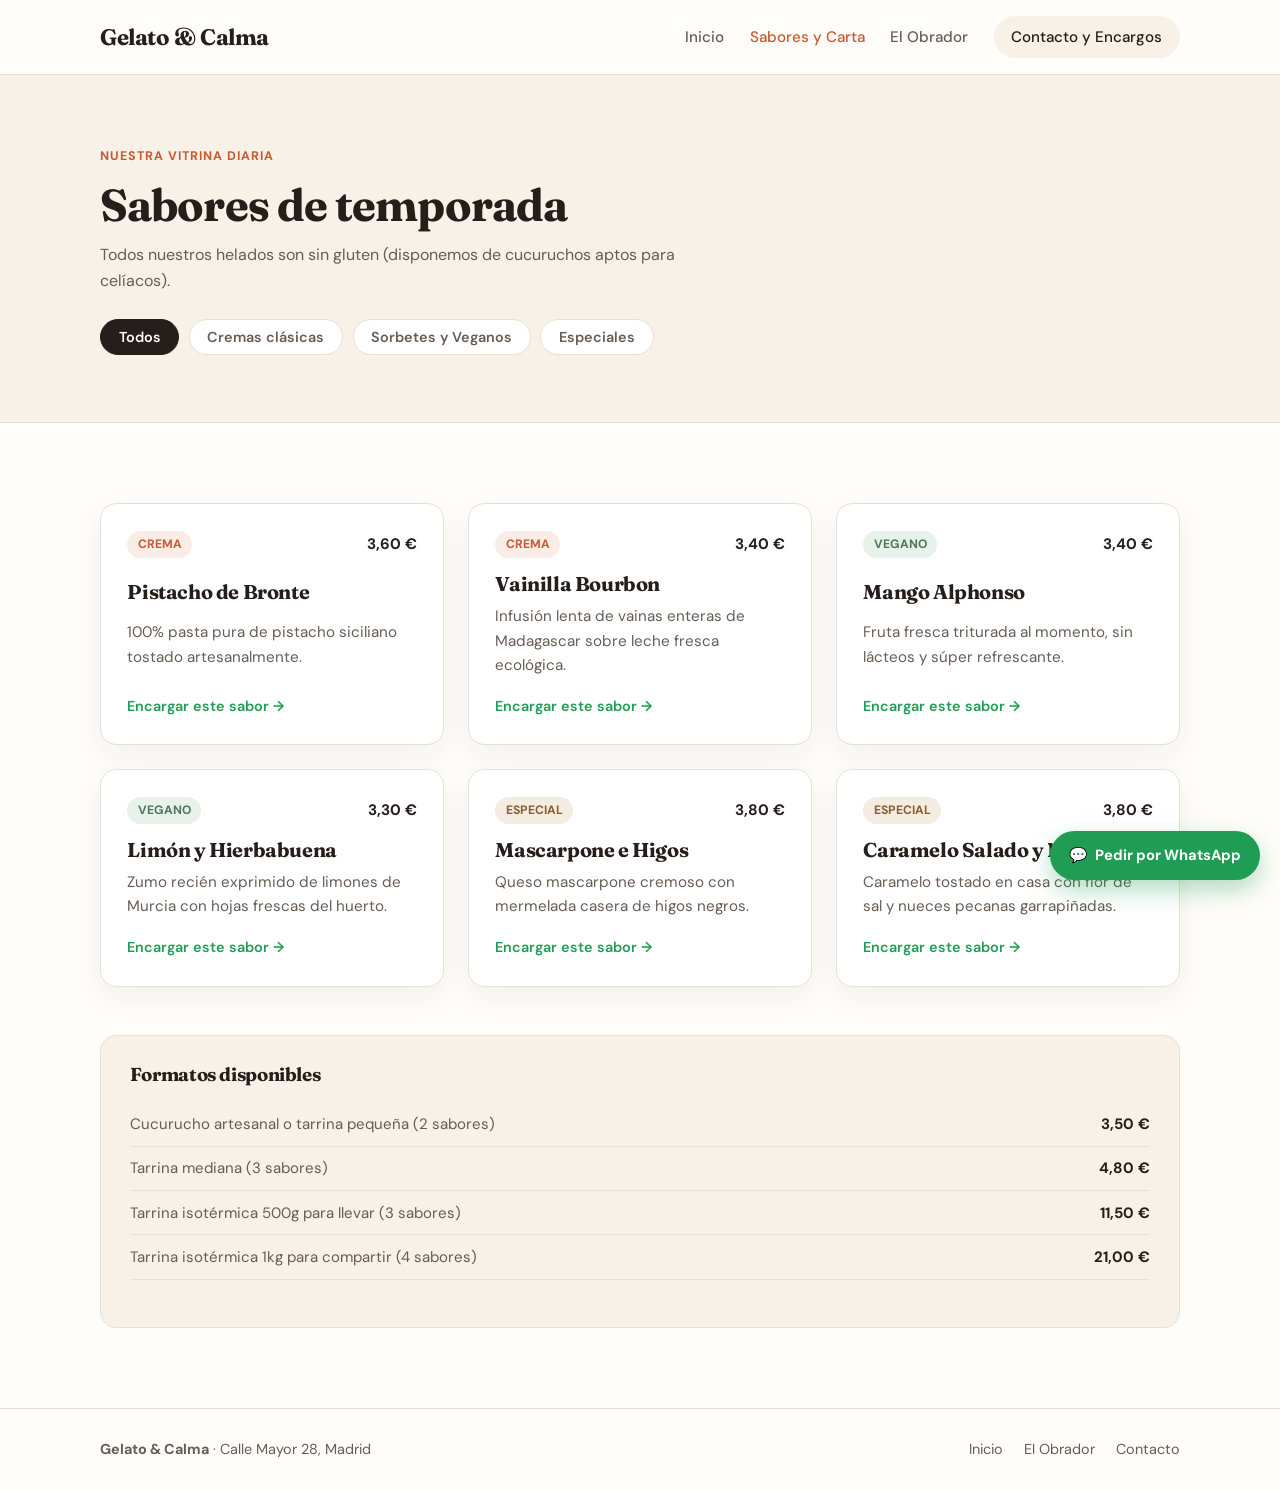
==== carta.html @ cfc51b4d "Archivos del proyecto Primera version" ====
<!DOCTYPE html>
<html lang="es">
<head>
  <meta charset="UTF-8" />
  <meta name="viewport" content="width=device-width, initial-scale=1.0" />
  <title>Sabores y Carta — Gelato & Calma</title>
  <link rel="preconnect" href="https://fonts.googleapis.com" />
  <link rel="preconnect" href="https://fonts.gstatic.com" crossorigin />
  <link href="https://fonts.googleapis.com/css2?family=DM+Sans:wght@400;500;600;700&family=Fraunces:opsz,wght@9..144,600;9..144,700&display=swap" rel="stylesheet" />
  <link rel="stylesheet" href="styles.css" />
</head>
<body>
  <header class="site-header">
    <div class="container header-inner">
      <a href="index.html" class="logo">Gelato &amp; Calma</a>

      <button class="menu-toggle" aria-label="Abrir menú" aria-expanded="false">☰</button>

      <nav class="nav-links" id="nav-links">
        <a href="index.html">Inicio</a>
        <a href="carta.html" class="active">Sabores y Carta</a>
        <a href="obrador.html">El Obrador</a>
        <a href="contacto.html" class="btn-small">Contacto y Encargos</a>
      </nav>
    </div>
  </header>

  <main>
    <section class="page-header">
      <div class="container">
        <span class="eyebrow">Nuestra vitrina diaria</span>
        <h1>Sabores de temporada</h1>
        <p>Todos nuestros helados son sin gluten (disponemos de cucuruchos aptos para celíacos).</p>

        <!-- Botones de filtro -->
        <div class="filter-bar" role="group" aria-label="Filtrar sabores">
          <button class="filter-btn active" data-filter="todos">Todos</button>
          <button class="filter-btn" data-filter="crema">Cremas clásicas</button>
          <button class="filter-btn" data-filter="vegano">Sorbetes y Veganos</button>
          <button class="filter-btn" data-filter="especial">Especiales</button>
        </div>
      </div>
    </section>

    <section class="section">
      <div class="container">
        <div class="cards-grid" id="flavors-grid">
          <article class="card flavor-item" data-category="crema">
            <div class="card-top">
              <span class="tag tag-crema">Crema</span>
              <span class="card-price">3,60 €</span>
            </div>
            <h3>Pistacho de Bronte</h3>
            <p>100% pasta pura de pistacho siciliano tostado artesanalmente.</p>
            <a href="https://wa.me/34600123456?text=Hola,%20quiero%20encargar%20helado%20de%20Pistacho%20de%20Bronte" target="_blank" rel="noopener" class="order-link">Encargar este sabor →</a>
          </article>

          <article class="card flavor-item" data-category="crema">
            <div class="card-top">
              <span class="tag tag-crema">Crema</span>
              <span class="card-price">3,40 €</span>
            </div>
            <h3>Vainilla Bourbon</h3>
            <p>Infusión lenta de vainas enteras de Madagascar sobre leche fresca ecológica.</p>
            <a href="https://wa.me/34600123456?text=Hola,%20quiero%20encargar%20helado%20de%20Vainilla%20Bourbon" target="_blank" rel="noopener" class="order-link">Encargar este sabor →</a>
          </article>

          <article class="card flavor-item" data-category="vegano">
            <div class="card-top">
              <span class="tag tag-vegano">Vegano</span>
              <span class="card-price">3,40 €</span>
            </div>
            <h3>Mango Alphonso</h3>
            <p>Fruta fresca triturada al momento, sin lácteos y súper refrescante.</p>
            <a href="https://wa.me/34600123456?text=Hola,%20quiero%20encargar%20sorbete%20de%20Mango%20Alphonso" target="_blank" rel="noopener" class="order-link">Encargar este sabor →</a>
          </article>

          <article class="card flavor-item" data-category="vegano">
            <div class="card-top">
              <span class="tag tag-vegano">Vegano</span>
              <span class="card-price">3,30 €</span>
            </div>
            <h3>Limón y Hierbabuena</h3>
            <p>Zumo recién exprimido de limones de Murcia con hojas frescas del huerto.</p>
            <a href="https://wa.me/34600123456?text=Hola,%20quiero%20encargar%20sorbete%20de%20Lim%C3%B3n%20y%20Hierbabuena" target="_blank" rel="noopener" class="order-link">Encargar este sabor →</a>
          </article>

          <article class="card flavor-item" data-category="especial">
            <div class="card-top">
              <span class="tag tag-especial">Especial</span>
              <span class="card-price">3,80 €</span>
            </div>
            <h3>Mascarpone e Higos</h3>
            <p>Queso mascarpone cremoso con mermelada casera de higos negros.</p>
            <a href="https://wa.me/34600123456?text=Hola,%20quiero%20encargar%20helado%20de%20Mascarpone%20e%20Higos" target="_blank" rel="noopener" class="order-link">Encargar este sabor →</a>
          </article>

          <article class="card flavor-item" data-category="especial">
            <div class="card-top">
              <span class="tag tag-especial">Especial</span>
              <span class="card-price">3,80 €</span>
            </div>
            <h3>Caramelo Salado y Nueces</h3>
            <p>Caramelo tostado en casa con flor de sal y nueces pecanas garrapiñadas.</p>
            <a href="https://wa.me/34600123456?text=Hola,%20quiero%20encargar%20helado%20de%20Caramelo%20Salado" target="_blank" rel="noopener" class="order-link">Encargar este sabor →</a>
          </article>
        </div>

        <!-- Formatos y precios -->
        <div class="formats-box">
          <h3>Formatos disponibles</h3>
          <ul class="info-list">
            <li><span>Cucurucho artesanal o tarrina pequeña (2 sabores)</span><strong>3,50 €</strong></li>
            <li><span>Tarrina mediana (3 sabores)</span><strong>4,80 €</strong></li>
            <li><span>Tarrina isotérmica 500g para llevar (3 sabores)</span><strong>11,50 €</strong></li>
            <li><span>Tarrina isotérmica 1kg para compartir (4 sabores)</span><strong>21,00 €</strong></li>
          </ul>
        </div>
      </div>
    </section>
  </main>

  <footer class="site-footer">
    <div class="container footer-inner">
      <div><strong>Gelato &amp; Calma</strong> · Calle Mayor 28, Madrid</div>
      <div class="footer-links">
        <a href="index.html">Inicio</a>
        <a href="obrador.html">El Obrador</a>
        <a href="contacto.html">Contacto</a>
      </div>
    </div>
  </footer>

  <a href="https://wa.me/34600123456?text=Hola%20Gelato%20%26%20Calma,%20quiero%20hacer%20un%20pedido" target="_blank" rel="noopener" class="whatsapp-float" aria-label="Contactar por WhatsApp">
    <span class="wa-icon">💬</span>
    <span class="wa-label">Pedir por WhatsApp</span>
  </a>

  <script src="script.js"></script>
</body>
</html>
---- styles.css ----
:root {
  --bg: #fffdf9;
  --bg-alt: #f7f1e8;
  --surface: #ffffff;
  --text: #261e1b;
  --text-muted: #685c55;
  --accent: #c85a32;       /* Terracota cálido artesanal */
  --accent-hover: #a84623;
  --pistachio: #4f7758;
  --whatsapp: #1f9d55;
  --whatsapp-hover: #177d43;
  --border: #eadfd3;
  --radius: 16px;
  --shadow: 0 10px 30px rgba(38, 30, 27, 0.06);
}

* {
  box-sizing: border-box;
  margin: 0;
  padding: 0;
}

body {
  font-family: "DM Sans", system-ui, sans-serif;
  background-color: var(--bg);
  color: var(--text);
  line-height: 1.6;
}

h1, h2, h3, .logo {
  font-family: "Fraunces", Georgia, serif;
  font-weight: 700;
  line-height: 1.18;
  letter-spacing: -0.02em;
}

.container {
  width: min(1080px, 90%);
  margin-inline: auto;
}

/* Cabecera y Navegación */
.site-header {
  position: sticky;
  top: 0;
  z-index: 20;
  background: rgba(255, 253, 249, 0.94);
  backdrop-filter: blur(10px);
  border-bottom: 1px solid var(--border);
}

.header-inner {
  display: flex;
  align-items: center;
  justify-content: space-between;
  min-height: 74px;
}

.logo {
  font-size: 1.4rem;
  text-decoration: none;
  color: var(--text);
}

.nav-links {
  display: flex;
  align-items: center;
  gap: 1.6rem;
}

.nav-links a {
  text-decoration: none;
  color: var(--text-muted);
  font-size: 0.95rem;
  font-weight: 500;
  transition: color 0.2s ease;
}

.nav-links a:hover,
.nav-links a.active {
  color: var(--accent);
}

.menu-toggle {
  display: none;
  background: none;
  border: 1px solid var(--border);
  border-radius: 10px;
  padding: 0.4rem 0.7rem;
  font-size: 1.2rem;
  color: var(--text);
  cursor: pointer;
}

/* Botones */
.btn-primary,
.btn-secondary,
.btn-small,
.btn-whatsapp {
  display: inline-flex;
  align-items: center;
  justify-content: center;
  gap: 0.5rem;
  text-decoration: none;
  font-weight: 600;
  border-radius: 999px;
  transition: all 0.2s ease;
  cursor: pointer;
  border: none;
}

.btn-primary {
  background-color: var(--accent);
  color: #fff;
  padding: 0.85rem 1.5rem;
  font-size: 0.95rem;
}

.btn-primary:hover {
  background-color: var(--accent-hover);
}

.btn-secondary {
  background-color: transparent;
  color: var(--text);
  border: 1px solid var(--border);
  padding: 0.85rem 1.5rem;
  font-size: 0.95rem;
}

.btn-secondary:hover {
  background-color: var(--bg-alt);
}

.btn-small {
  background-color: var(--bg-alt);
  color: var(--text) !important;
  padding: 0.55rem 1.1rem;
}

.btn-small.active {
  background-color: var(--accent);
  color: #fff !important;
}

.btn-whatsapp {
  background-color: var(--whatsapp);
  color: #fff;
  padding: 0.85rem 1.5rem;
  font-size: 0.95rem;
}

.btn-whatsapp:hover {
  background-color: var(--whatsapp-hover);
}

.full-width {
  width: 100%;
}

/* Hero */
.hero {
  padding-block: clamp(3.5rem, 8vw, 6rem);
}

.hero-grid {
  display: grid;
  grid-template-columns: 1.25fr 0.85fr;
  gap: 3rem;
  align-items: center;
}

.eyebrow {
  display: inline-block;
  text-transform: uppercase;
  letter-spacing: 0.08em;
  font-size: 0.78rem;
  font-weight: 700;
  color: var(--accent);
  margin-bottom: 0.75rem;
}

.hero h1 {
  font-size: clamp(2.2rem, 4.5vw, 3.3rem);
  margin-bottom: 1.1rem;
}

.hero-text {
  color: var(--text-muted);
  font-size: 1.06rem;
  margin-bottom: 1.8rem;
  max-width: 54ch;
}

.hero-actions {
  display: flex;
  flex-wrap: wrap;
  gap: 0.85rem;
}

.visual-card {
  background-color: var(--bg-alt);
  border: 1px solid var(--border);
  border-radius: 24px;
  padding: 2rem;
  text-align: center;
  box-shadow: var(--shadow);
}

.badge-float {
  display: inline-block;
  background: var(--surface);
  border: 1px solid var(--border);
  padding: 0.35rem 0.85rem;
  border-radius: 999px;
  font-size: 0.82rem;
  font-weight: 600;
  margin-bottom: 1rem;
}

.scoop-illustration {
  font-size: 4.5rem;
  margin-block: 0.5rem;
}

.visual-card h3 {
  font-size: 1.35rem;
  margin-bottom: 0.5rem;
}

.visual-card p {
  color: var(--text-muted);
  font-size: 0.94rem;
  margin-bottom: 1.1rem;
}

.price-tag {
  display: inline-block;
  font-weight: 700;
  color: var(--accent);
  font-size: 1.05rem;
}

/* Encabezado de subpáginas */
.page-header {
  background-color: var(--bg-alt);
  border-bottom: 1px solid var(--border);
  padding-block: clamp(2.8rem, 6vw, 4.2rem);
}

.page-header h1 {
  font-size: clamp(2rem, 4vw, 2.8rem);
  margin-bottom: 0.65rem;
}

.page-header p {
  color: var(--text-muted);
  max-width: 58ch;
}

/* Secciones y Tarjetas */
.section {
  padding-block: clamp(3.5rem, 7vw, 5rem);
}

.section-alt {
  background-color: var(--bg-alt);
  border-block: 1px solid var(--border);
}

.section-head {
  max-width: 560px;
  margin-bottom: 2.5rem;
}

.section-head h2 {
  font-size: clamp(1.75rem, 3.5vw, 2.3rem);
  margin-bottom: 0.5rem;
}

.section-head p {
  color: var(--text-muted);
}

.cards-grid {
  display: grid;
  grid-template-columns: repeat(3, 1fr);
  gap: 1.5rem;
}

.card {
  background-color: var(--surface);
  border: 1px solid var(--border);
  border-radius: var(--radius);
  padding: 1.65rem;
  display: flex;
  flex-direction: column;
  justify-content: space-between;
  box-shadow: var(--shadow);
}

.card-top {
  display: flex;
  justify-content: space-between;
  align-items: center;
  margin-bottom: 0.85rem;
}

.tag {
  font-size: 0.76rem;
  font-weight: 700;
  text-transform: uppercase;
  padding: 0.25rem 0.65rem;
  border-radius: 999px;
}

.tag-crema {
  background: #faece6;
  color: var(--accent);
}

.tag-vegano {
  background: #e6f2ea;
  color: var(--pistachio);
}

.tag-especial {
  background: #f4ece1;
  color: #8b5e2b;
}

.card-price {
  font-weight: 700;
  font-size: 0.95rem;
}

.card h3 {
  font-size: 1.25rem;
  margin-bottom: 0.55rem;
}

.card p {
  color: var(--text-muted);
  font-size: 0.95rem;
}

.order-link {
  display: inline-block;
  margin-top: 1.1rem;
  font-size: 0.9rem;
  font-weight: 600;
  color: var(--whatsapp);
  text-decoration: none;
}

.order-link:hover {
  text-decoration: underline;
}

.center-cta {
  text-align: center;
  margin-top: 2.2rem;
}

/* Filtros de carta */
.filter-bar {
  display: flex;
  flex-wrap: wrap;
  gap: 0.6rem;
  margin-top: 1.6rem;
}

.filter-btn {
  background: var(--surface);
  border: 1px solid var(--border);
  border-radius: 999px;
  padding: 0.5rem 1.1rem;
  font-family: inherit;
  font-size: 0.9rem;
  font-weight: 600;
  color: var(--text-muted);
  cursor: pointer;
  transition: all 0.2s ease;
}

.filter-btn:hover,
.filter-btn.active {
  background: var(--text);
  color: #fff;
  border-color: var(--text);
}

.formats-box {
  margin-top: 3rem;
  background: var(--bg-alt);
  border: 1px solid var(--border);
  border-radius: var(--radius);
  padding: 1.8rem;
}

.formats-box h3 {
  margin-bottom: 1rem;
}

/* Banner CTA */
.cta-banner {
  background-color: var(--text);
  color: #fff;
  border-radius: 22px;
  padding: clamp(1.8rem, 4vw, 2.8rem);
  display: flex;
  align-items: center;
  justify-content: space-between;
  gap: 1.5rem;
  flex-wrap: wrap;
}

.cta-banner h2 {
  font-size: clamp(1.5rem, 3vw, 2rem);
  margin-bottom: 0.4rem;
}

.cta-banner p {
  color: #d6ccc4;
  max-width: 52ch;
}

/* El Obrador y Contacto */
.about-grid,
.contact-grid {
  display: grid;
  grid-template-columns: 1.15fr 0.85fr;
  gap: 2.5rem;
  align-items: start;
}

.story-content h2,
.contact-details h2 {
  font-size: clamp(1.6rem, 3vw, 2.1rem);
  margin-bottom: 1rem;
}

.story-content p,
.contact-details > p {
  color: var(--text-muted);
  margin-bottom: 1rem;
}

.pillars-grid {
  display: grid;
  grid-template-columns: 1fr 1fr;
  gap: 1rem;
  margin-top: 1.6rem;
}

.pillar {
  background: var(--bg-alt);
  border: 1px solid var(--border);
  border-radius: 12px;
  padding: 1.1rem;
}

.pillar strong {
  display: block;
  margin-bottom: 0.3rem;
}

.pillar p {
  font-size: 0.9rem;
  margin: 0;
}

.info-box,
.contact-form {
  background: var(--surface);
  border: 1px solid var(--border);
  border-radius: var(--radius);
  padding: 1.8rem;
  box-shadow: var(--shadow);
}

.info-box h3,
.contact-form h3 {
  font-size: 1.3rem;
  margin-bottom: 1rem;
}

.info-list {
  list-style: none;
  margin-bottom: 1.2rem;
}

.info-list li {
  display: flex;
  justify-content: space-between;
  padding-block: 0.6rem;
  border-bottom: 1px solid var(--border);
  font-size: 0.94rem;
  gap: 1rem;
}

.info-list li span {
  color: var(--text-muted);
}

.info-note {
  font-size: 0.92rem;
  font-weight: 600;
  margin-bottom: 1.2rem;
}

.direct-list {
  margin-top: 1.6rem;
  padding-top: 1.4rem;
  border-top: 1px solid var(--border);
  display: flex;
  flex-direction: column;
  gap: 0.5rem;
  font-size: 0.95rem;
}

.contact-form {
  display: flex;
  flex-direction: column;
  gap: 1rem;
}

.contact-form label {
  display: flex;
  flex-direction: column;
  gap: 0.4rem;
  font-size: 0.9rem;
  font-weight: 600;
}

.contact-form input,
.contact-form select,
.contact-form textarea {
  font-family: inherit;
  font-size: 0.95rem;
  padding: 0.75rem 0.9rem;
  border: 1px solid var(--border);
  border-radius: 10px;
  background-color: var(--bg);
  color: var(--text);
}

.contact-form input:focus,
.contact-form select:focus,
.contact-form textarea:focus {
  outline: 2px solid var(--accent);
  outline-offset: 1px;
}

.form-status {
  font-size: 0.9rem;
  font-weight: 600;
  color: var(--pistachio);
  min-height: 1.3em;
}

/* Botón flotante de WhatsApp */
.whatsapp-float {
  position: fixed;
  right: 20px;
  bottom: 20px;
  z-index: 30;
  background-color: var(--whatsapp);
  color: #fff;
  text-decoration: none;
  display: inline-flex;
  align-items: center;
  gap: 0.5rem;
  padding: 0.8rem 1.2rem;
  border-radius: 999px;
  font-weight: 700;
  font-size: 0.92rem;
  box-shadow: 0 10px 25px rgba(31, 157, 85, 0.35);
  transition: transform 0.2s ease, background-color 0.2s ease;
}

.whatsapp-float:hover {
  background-color: var(--whatsapp-hover);
  transform: translateY(-2px);
}

/* Footer */
.site-footer {
  border-top: 1px solid var(--border);
  padding-block: 1.8rem;
  color: var(--text-muted);
  font-size: 0.9rem;
}

.footer-inner {
  display: flex;
  justify-content: space-between;
  align-items: center;
  flex-wrap: wrap;
  gap: 1rem;
}

.footer-links {
  display: flex;
  gap: 1.3rem;
}

.footer-links a {
  color: var(--text-muted);
  text-decoration: none;
}

.footer-links a:hover {
  color: var(--text);
}

/* Responsive */
@media (max-width: 860px) {
  .hero-grid,
  .cards-grid,
  .about-grid,
  .contact-grid {
    grid-template-columns: 1fr;
  }
}

@media (max-width: 680px) {
  .menu-toggle {
    display: block;
  }

  .nav-links {
    display: none;
    position: absolute;
    top: 74px;
    left: 0;
    right: 0;
    background-color: var(--bg);
    border-bottom: 1px solid var(--border);
    flex-direction: column;
    padding: 1.3rem;
    gap: 1rem;
  }

  .nav-links.open {
    display: flex;
  }

  .pillars-grid {
    grid-template-columns: 1fr;
  }

  .wa-label {
    display: none;
  }

  .whatsapp-float {
    padding: 0.9rem;
    font-size: 1.25rem;
  }
}
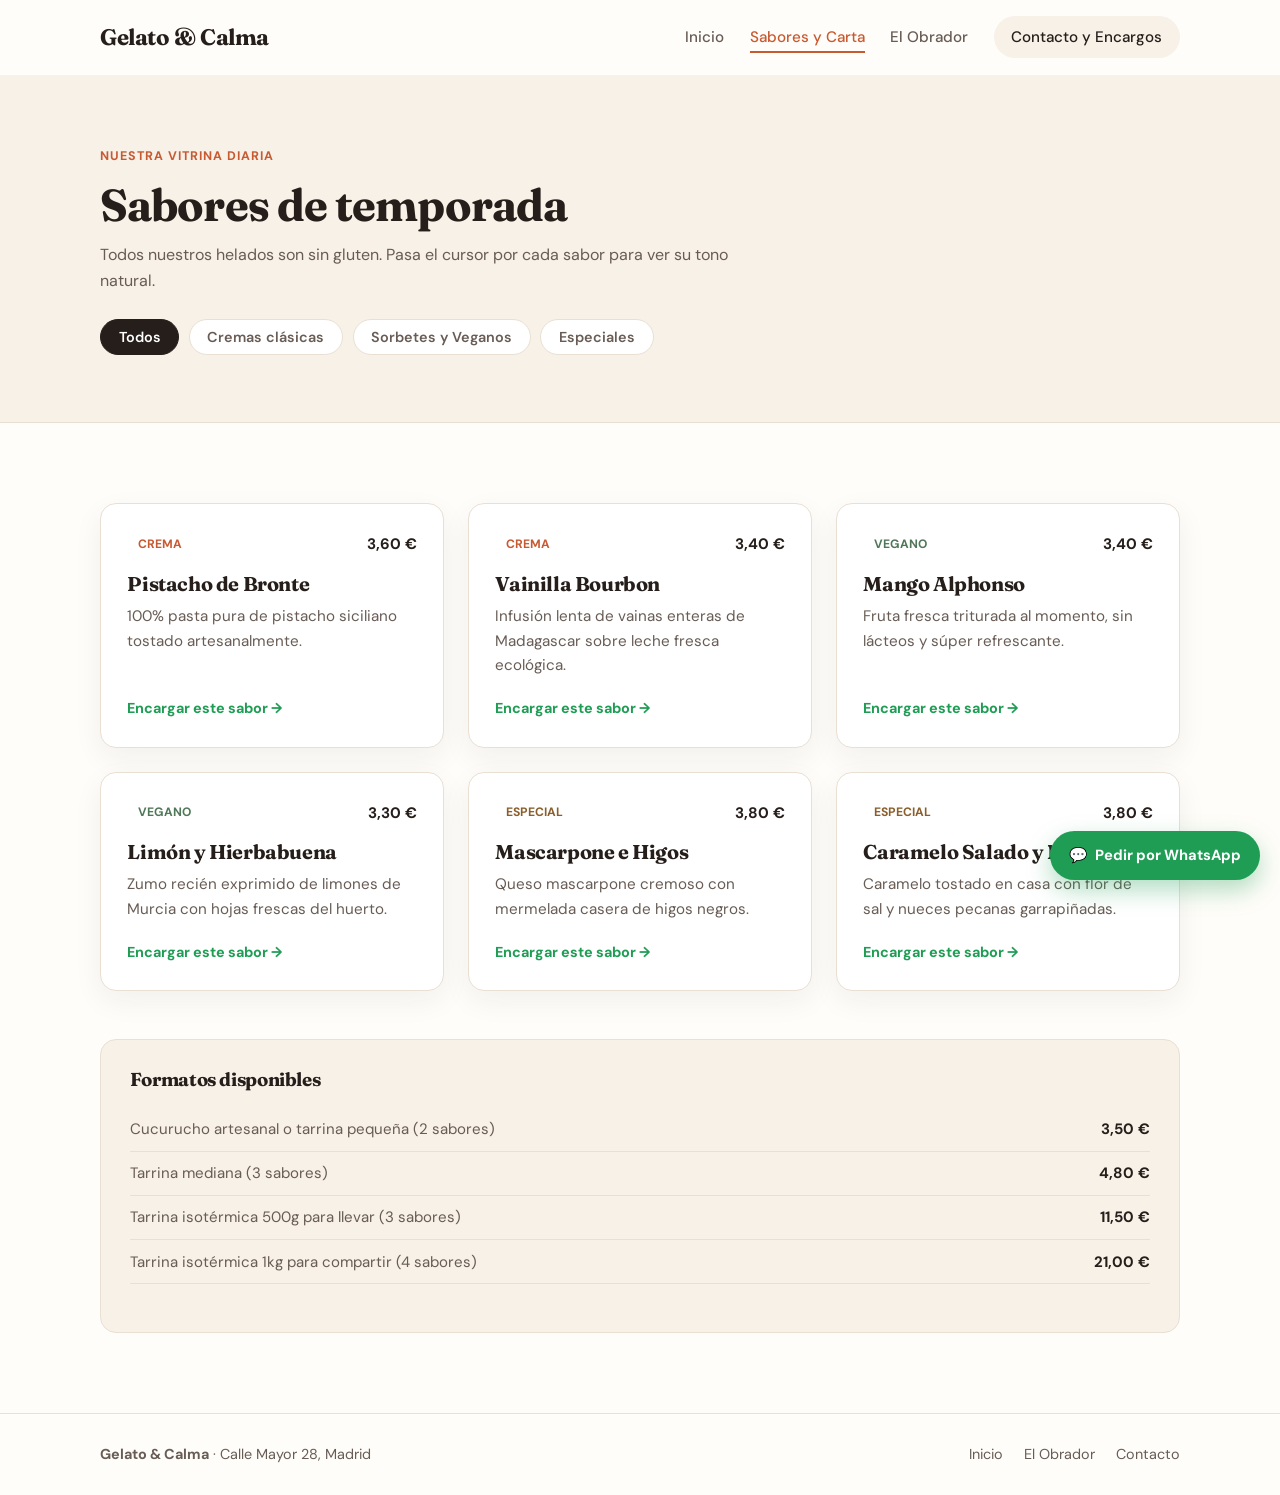
==== commit 437b4cd6: "Verion 1.2 Nueva subida de los archivos" ====
--- a/carta.html
+++ b/carta.html
@@ -10,7 +10,7 @@
   <link rel="stylesheet" href="styles.css" />
 </head>
 <body>
-  <header class="site-header">
+  <header class="site-header" id="site-header">
     <div class="container header-inner">
       <a href="index.html" class="logo">Gelato &amp; Calma</a>
 
@@ -27,12 +27,11 @@
 
   <main>
     <section class="page-header">
-      <div class="container">
+      <div class="container reveal">
         <span class="eyebrow">Nuestra vitrina diaria</span>
         <h1>Sabores de temporada</h1>
-        <p>Todos nuestros helados son sin gluten (disponemos de cucuruchos aptos para celíacos).</p>
+        <p>Todos nuestros helados son sin gluten. Pasa el cursor por cada sabor para ver su tono natural.</p>
 
-        <!-- Botones de filtro -->
         <div class="filter-bar" role="group" aria-label="Filtrar sabores">
           <button class="filter-btn active" data-filter="todos">Todos</button>
           <button class="filter-btn" data-filter="crema">Cremas clásicas</button>
@@ -45,69 +44,86 @@
     <section class="section">
       <div class="container">
         <div class="cards-grid" id="flavors-grid">
-          <article class="card flavor-item" data-category="crema">
-            <div class="card-top">
-              <span class="tag tag-crema">Crema</span>
-              <span class="card-price">3,60 €</span>
+          <article class="card flavor-card flavor-item reveal" data-category="crema" data-flavor-color="#d8e5c8">
+            <div class="flavor-splash" aria-hidden="true"></div>
+            <div class="card-body">
+              <div class="card-top">
+                <span class="tag tag-crema">Crema</span>
+                <span class="card-price">3,60 €</span>
+              </div>
+              <h3>Pistacho de Bronte</h3>
+              <p>100% pasta pura de pistacho siciliano tostado artesanalmente.</p>
             </div>
-            <h3>Pistacho de Bronte</h3>
-            <p>100% pasta pura de pistacho siciliano tostado artesanalmente.</p>
             <a href="https://wa.me/34600123456?text=Hola,%20quiero%20encargar%20helado%20de%20Pistacho%20de%20Bronte" target="_blank" rel="noopener" class="order-link">Encargar este sabor →</a>
           </article>
 
-          <article class="card flavor-item" data-category="crema">
-            <div class="card-top">
-              <span class="tag tag-crema">Crema</span>
-              <span class="card-price">3,40 €</span>
+          <article class="card flavor-card flavor-item reveal" data-category="crema" data-flavor-color="#faefd4">
+            <div class="flavor-splash" aria-hidden="true"></div>
+            <div class="card-body">
+              <div class="card-top">
+                <span class="tag tag-crema">Crema</span>
+                <span class="card-price">3,40 €</span>
+              </div>
+              <h3>Vainilla Bourbon</h3>
+              <p>Infusión lenta de vainas enteras de Madagascar sobre leche fresca ecológica.</p>
             </div>
-            <h3>Vainilla Bourbon</h3>
-            <p>Infusión lenta de vainas enteras de Madagascar sobre leche fresca ecológica.</p>
             <a href="https://wa.me/34600123456?text=Hola,%20quiero%20encargar%20helado%20de%20Vainilla%20Bourbon" target="_blank" rel="noopener" class="order-link">Encargar este sabor →</a>
           </article>
 
-          <article class="card flavor-item" data-category="vegano">
-            <div class="card-top">
-              <span class="tag tag-vegano">Vegano</span>
-              <span class="card-price">3,40 €</span>
+          <article class="card flavor-card flavor-item reveal" data-category="vegano" data-flavor-color="#fde4a6">
+            <div class="flavor-splash" aria-hidden="true"></div>
+            <div class="card-body">
+              <div class="card-top">
+                <span class="tag tag-vegano">Vegano</span>
+                <span class="card-price">3,40 €</span>
+              </div>
+              <h3>Mango Alphonso</h3>
+              <p>Fruta fresca triturada al momento, sin lácteos y súper refrescante.</p>
             </div>
-            <h3>Mango Alphonso</h3>
-            <p>Fruta fresca triturada al momento, sin lácteos y súper refrescante.</p>
             <a href="https://wa.me/34600123456?text=Hola,%20quiero%20encargar%20sorbete%20de%20Mango%20Alphonso" target="_blank" rel="noopener" class="order-link">Encargar este sabor →</a>
           </article>
 
-          <article class="card flavor-item" data-category="vegano">
-            <div class="card-top">
-              <span class="tag tag-vegano">Vegano</span>
-              <span class="card-price">3,30 €</span>
+          <article class="card flavor-card flavor-item reveal" data-category="vegano" data-flavor-color="#dff2d8">
+            <div class="flavor-splash" aria-hidden="true"></div>
+            <div class="card-body">
+              <div class="card-top">
+                <span class="tag tag-vegano">Vegano</span>
+                <span class="card-price">3,30 €</span>
+              </div>
+              <h3>Limón y Hierbabuena</h3>
+              <p>Zumo recién exprimido de limones de Murcia con hojas frescas del huerto.</p>
             </div>
-            <h3>Limón y Hierbabuena</h3>
-            <p>Zumo recién exprimido de limones de Murcia con hojas frescas del huerto.</p>
             <a href="https://wa.me/34600123456?text=Hola,%20quiero%20encargar%20sorbete%20de%20Lim%C3%B3n%20y%20Hierbabuena" target="_blank" rel="noopener" class="order-link">Encargar este sabor →</a>
           </article>
 
-          <article class="card flavor-item" data-category="especial">
-            <div class="card-top">
-              <span class="tag tag-especial">Especial</span>
-              <span class="card-price">3,80 €</span>
+          <article class="card flavor-card flavor-item reveal" data-category="especial" data-flavor-color="#ecd8e8">
+            <div class="flavor-splash" aria-hidden="true"></div>
+            <div class="card-body">
+              <div class="card-top">
+                <span class="tag tag-especial">Especial</span>
+                <span class="card-price">3,80 €</span>
+              </div>
+              <h3>Mascarpone e Higos</h3>
+              <p>Queso mascarpone cremoso con mermelada casera de higos negros.</p>
             </div>
-            <h3>Mascarpone e Higos</h3>
-            <p>Queso mascarpone cremoso con mermelada casera de higos negros.</p>
             <a href="https://wa.me/34600123456?text=Hola,%20quiero%20encargar%20helado%20de%20Mascarpone%20e%20Higos" target="_blank" rel="noopener" class="order-link">Encargar este sabor →</a>
           </article>
 
-          <article class="card flavor-item" data-category="especial">
-            <div class="card-top">
-              <span class="tag tag-especial">Especial</span>
-              <span class="card-price">3,80 €</span>
+          <article class="card flavor-card flavor-item reveal" data-category="especial" data-flavor-color="#f2dec4">
+            <div class="flavor-splash" aria-hidden="true"></div>
+            <div class="card-body">
+              <div class="card-top">
+                <span class="tag tag-especial">Especial</span>
+                <span class="card-price">3,80 €</span>
+              </div>
+              <h3>Caramelo Salado y Nueces</h3>
+              <p>Caramelo tostado en casa con flor de sal y nueces pecanas garrapiñadas.</p>
             </div>
-            <h3>Caramelo Salado y Nueces</h3>
-            <p>Caramelo tostado en casa con flor de sal y nueces pecanas garrapiñadas.</p>
             <a href="https://wa.me/34600123456?text=Hola,%20quiero%20encargar%20helado%20de%20Caramelo%20Salado" target="_blank" rel="noopener" class="order-link">Encargar este sabor →</a>
           </article>
         </div>
 
-        <!-- Formatos y precios -->
-        <div class="formats-box">
+        <div class="formats-box reveal">
           <h3>Formatos disponibles</h3>
           <ul class="info-list">
             <li><span>Cucurucho artesanal o tarrina pequeña (2 sabores)</span><strong>3,50 €</strong></li>
--- a/styles.css
+++ b/styles.css
@@ -4,7 +4,7 @@
   --surface: #ffffff;
   --text: #261e1b;
   --text-muted: #685c55;
-  --accent: #c85a32;       /* Terracota cálido artesanal */
+  --accent: #c85a32;
   --accent-hover: #a84623;
   --pistachio: #4f7758;
   --whatsapp: #1f9d55;
@@ -25,6 +25,7 @@
   background-color: var(--bg);
   color: var(--text);
   line-height: 1.6;
+  overflow-x: hidden;
 }
 
 h1, h2, h3, .logo {
@@ -39,14 +40,21 @@
   margin-inline: auto;
 }
 
-/* Cabecera y Navegación */
+/* Cabecera con efecto al hacer scroll */
 .site-header {
   position: sticky;
   top: 0;
   z-index: 20;
-  background: rgba(255, 253, 249, 0.94);
-  backdrop-filter: blur(10px);
-  border-bottom: 1px solid var(--border);
+  background: rgba(255, 253, 249, 0.88);
+  backdrop-filter: blur(12px);
+  border-bottom: 1px solid transparent;
+  transition: border-color 0.3s ease, box-shadow 0.3s ease, background-color 0.3s ease;
+}
+
+.site-header.scrolled {
+  border-bottom-color: var(--border);
+  box-shadow: 0 6px 24px rgba(38, 30, 27, 0.05);
+  background: rgba(255, 253, 249, 0.96);
 }
 
 .header-inner {
@@ -73,7 +81,24 @@
   color: var(--text-muted);
   font-size: 0.95rem;
   font-weight: 500;
+  position: relative;
   transition: color 0.2s ease;
+}
+
+.nav-links a:not(.btn-small)::after {
+  content: "";
+  position: absolute;
+  left: 0;
+  bottom: -4px;
+  width: 0;
+  height: 2px;
+  background-color: var(--accent);
+  transition: width 0.25s ease;
+}
+
+.nav-links a:not(.btn-small):hover::after,
+.nav-links a:not(.btn-small).active::after {
+  width: 100%;
 }
 
 .nav-links a:hover,
@@ -104,9 +129,15 @@
   text-decoration: none;
   font-weight: 600;
   border-radius: 999px;
-  transition: all 0.2s ease;
+  transition: transform 0.2s ease, background-color 0.2s ease, box-shadow 0.2s ease;
   cursor: pointer;
   border: none;
+}
+
+.btn-primary:hover,
+.btn-secondary:hover,
+.btn-whatsapp:hover {
+  transform: translateY(-2px);
 }
 
 .btn-primary {
@@ -114,6 +145,7 @@
   color: #fff;
   padding: 0.85rem 1.5rem;
   font-size: 0.95rem;
+  box-shadow: 0 8px 20px rgba(200, 90, 50, 0.22);
 }
 
 .btn-primary:hover {
@@ -148,6 +180,7 @@
   color: #fff;
   padding: 0.85rem 1.5rem;
   font-size: 0.95rem;
+  box-shadow: 0 8px 20px rgba(31, 157, 85, 0.22);
 }
 
 .btn-whatsapp:hover {
@@ -205,6 +238,8 @@
   padding: 2rem;
   text-align: center;
   box-shadow: var(--shadow);
+  transition: transform 0.25s ease-out;
+  will-change: transform;
 }
 
 .badge-float {
@@ -221,6 +256,13 @@
 .scoop-illustration {
   font-size: 4.5rem;
   margin-block: 0.5rem;
+  display: inline-block;
+  animation: gentleFloat 4s ease-in-out infinite;
+}
+
+@keyframes gentleFloat {
+  0%, 100% { transform: translateY(0px); }
+  50% { transform: translateY(-7px); }
 }
 
 .visual-card h3 {
@@ -258,7 +300,7 @@
   max-width: 58ch;
 }
 
-/* Secciones y Tarjetas */
+/* Secciones y Tarjetas con Hover de Sabor */
 .section {
   padding-block: clamp(3.5rem, 7vw, 5rem);
 }
@@ -289,6 +331,8 @@
 }
 
 .card {
+  position: relative;
+  overflow: hidden;
   background-color: var(--surface);
   border: 1px solid var(--border);
   border-radius: var(--radius);
@@ -297,6 +341,36 @@
   flex-direction: column;
   justify-content: space-between;
   box-shadow: var(--shadow);
+  transition: transform 0.32s cubic-bezier(0.22, 1, 0.36, 1), box-shadow 0.32s ease, border-color 0.32s ease;
+}
+
+/* Onda circular de color del sabor en el fondo */
+.flavor-splash {
+  position: absolute;
+  inset: 0;
+  background-color: var(--flavor-bg, #f7f1e8);
+  clip-path: circle(0% at 88% 15%);
+  transition: clip-path 0.55s cubic-bezier(0.22, 1, 0.36, 1);
+  z-index: 0;
+  pointer-events: none;
+}
+
+.flavor-card:hover .flavor-splash,
+.flavor-card:focus-within .flavor-splash {
+  clip-path: circle(150% at 88% 15%);
+}
+
+.flavor-card:hover {
+  transform: translateY(-6px);
+  box-shadow: 0 18px 38px rgba(38, 30, 27, 0.11);
+  border-color: rgba(38, 30, 27, 0.16);
+}
+
+/* Asegura que el texto y enlaces queden por encima del fondo de sabor */
+.card-body,
+.order-link {
+  position: relative;
+  z-index: 1;
 }
 
 .card-top {
@@ -312,20 +386,18 @@
   text-transform: uppercase;
   padding: 0.25rem 0.65rem;
   border-radius: 999px;
+  background: rgba(255, 255, 255, 0.85);
 }
 
 .tag-crema {
-  background: #faece6;
   color: var(--accent);
 }
 
 .tag-vegano {
-  background: #e6f2ea;
   color: var(--pistachio);
 }
 
 .tag-especial {
-  background: #f4ece1;
   color: #8b5e2b;
 }
 
@@ -342,19 +414,25 @@
 .card p {
   color: var(--text-muted);
   font-size: 0.95rem;
+  transition: color 0.25s ease;
+}
+
+.flavor-card:hover p {
+  color: var(--text);
 }
 
 .order-link {
   display: inline-block;
-  margin-top: 1.1rem;
+  margin-top: 1.25rem;
   font-size: 0.9rem;
-  font-weight: 600;
+  font-weight: 700;
   color: var(--whatsapp);
   text-decoration: none;
-}
-
-.order-link:hover {
-  text-decoration: underline;
+  transition: transform 0.2s ease;
+}
+
+.flavor-card:hover .order-link {
+  transform: translateX(4px);
 }
 
 .center-cta {
@@ -425,7 +503,7 @@
   max-width: 52ch;
 }
 
-/* El Obrador y Contacto */
+/* El Obrador y Contadores */
 .about-grid,
 .contact-grid {
   display: grid;
@@ -446,6 +524,30 @@
   margin-bottom: 1rem;
 }
 
+.stats-row {
+  display: grid;
+  grid-template-columns: repeat(3, 1fr);
+  gap: 1rem;
+  margin-block: 1.8rem;
+  padding: 1.2rem;
+  background-color: var(--surface);
+  border: 1px solid var(--border);
+  border-radius: var(--radius);
+}
+
+.stat-item strong {
+  display: block;
+  font-family: "Fraunces", Georgia, serif;
+  font-size: 1.85rem;
+  color: var(--accent);
+}
+
+.stat-item span {
+  font-size: 0.84rem;
+  color: var(--text-muted);
+  font-weight: 500;
+}
+
 .pillars-grid {
   display: grid;
   grid-template-columns: 1fr 1fr;
@@ -559,7 +661,19 @@
   min-height: 1.3em;
 }
 
-/* Botón flotante de WhatsApp */
+/* Animación Reveal al hacer Scroll */
+.reveal {
+  opacity: 0;
+  transform: translateY(24px);
+  transition: opacity 0.65s cubic-bezier(0.22, 1, 0.36, 1), transform 0.65s cubic-bezier(0.22, 1, 0.36, 1);
+}
+
+.reveal.is-visible {
+  opacity: 1;
+  transform: translateY(0);
+}
+
+/* Botón flotante de WhatsApp con pulso sutil */
 .whatsapp-float {
   position: fixed;
   right: 20px;
@@ -581,7 +695,7 @@
 
 .whatsapp-float:hover {
   background-color: var(--whatsapp-hover);
-  transform: translateY(-2px);
+  transform: translateY(-3px) scale(1.03);
 }
 
 /* Footer */
@@ -646,7 +760,8 @@
     display: flex;
   }
 
-  .pillars-grid {
+  .pillars-grid,
+  .stats-row {
     grid-template-columns: 1fr;
   }
 
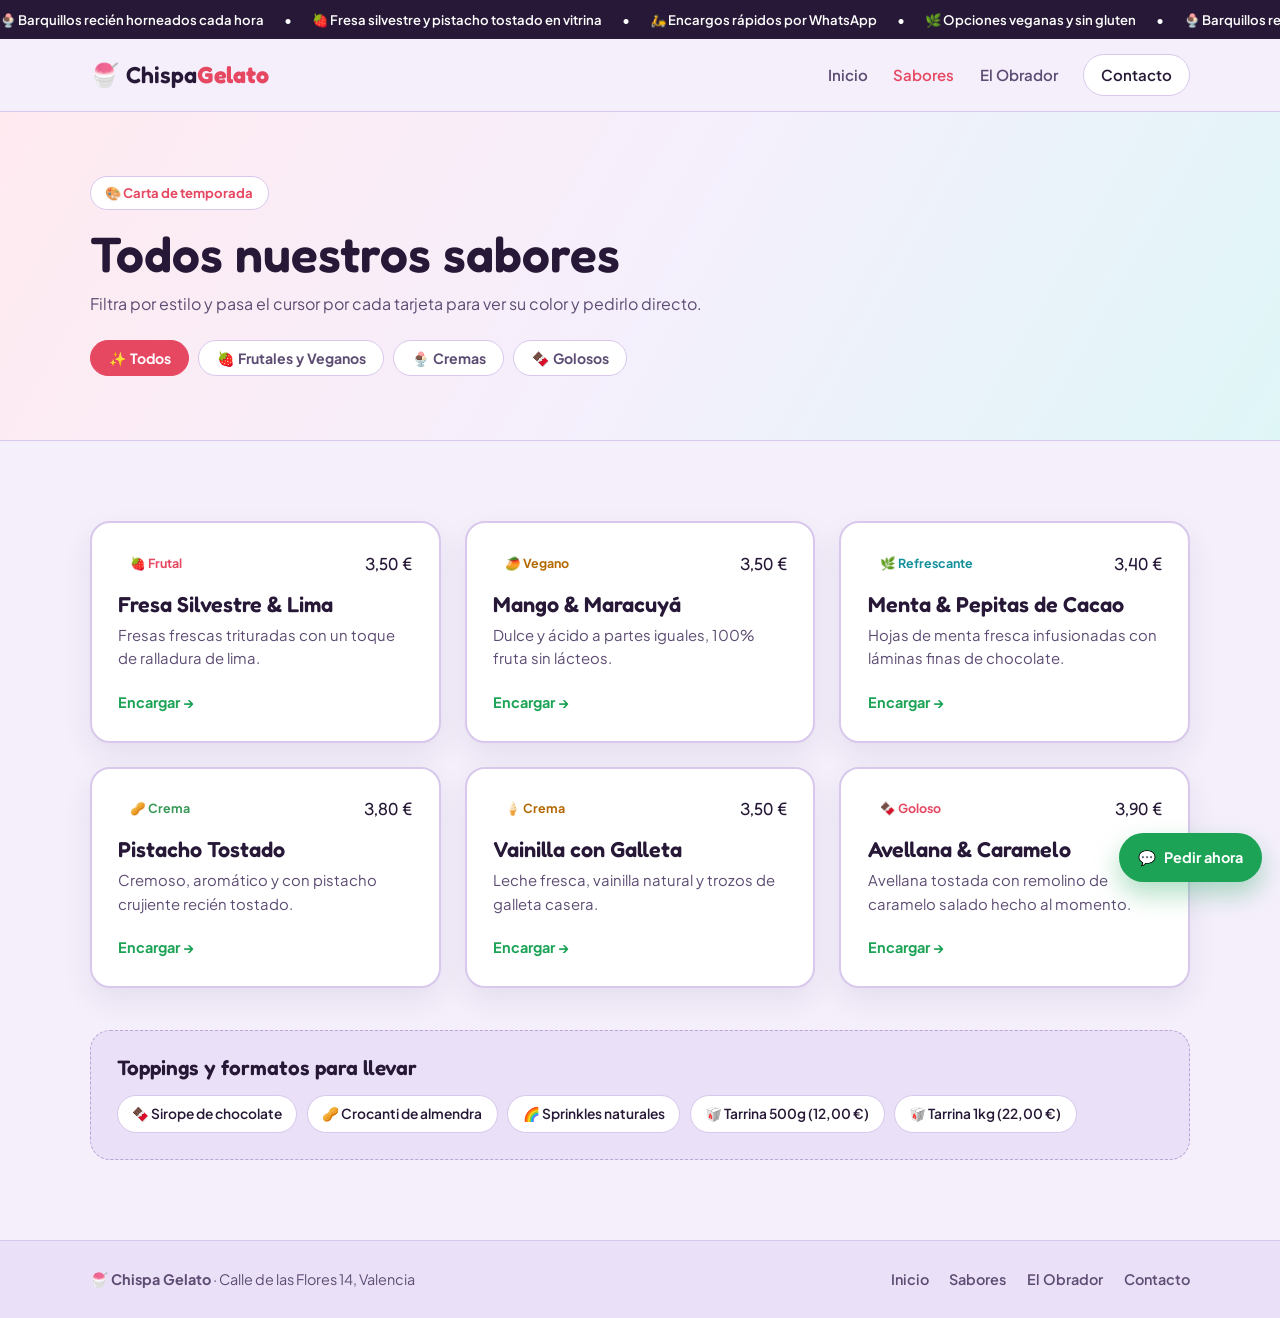
==== commit b7e5a1a7: "Version 2 Nuevos cambios y se añade un carpeta de img" ====
--- a/carta.html
+++ b/carta.html
@@ -3,134 +3,160 @@
 <head>
   <meta charset="UTF-8" />
   <meta name="viewport" content="width=device-width, initial-scale=1.0" />
-  <title>Sabores y Carta — Gelato & Calma</title>
+  <title>Sabores y Carta — Chispa Gelato</title>
   <link rel="preconnect" href="https://fonts.googleapis.com" />
   <link rel="preconnect" href="https://fonts.gstatic.com" crossorigin />
-  <link href="https://fonts.googleapis.com/css2?family=DM+Sans:wght@400;500;600;700&family=Fraunces:opsz,wght@9..144,600;9..144,700&display=swap" rel="stylesheet" />
+  <link href="https://fonts.googleapis.com/css2?family=Fredoka:wght@500;600;700&family=Plus+Jakarta+Sans:wght@400;500;600;700&display=swap" rel="stylesheet" />
   <link rel="stylesheet" href="styles.css" />
 </head>
 <body>
+  <div class="scroll-progress" id="scroll-progress"></div>
+
+  <div class="top-ticker">
+    <div class="ticker-track">
+      <span>🍨 Barquillos recién horneados cada hora</span>
+      <span>•</span>
+      <span>🍓 Fresa silvestre y pistacho tostado en vitrina</span>
+      <span>•</span>
+      <span>🛵 Encargos rápidos por WhatsApp</span>
+      <span>•</span>
+      <span>🌿 Opciones veganas y sin gluten</span>
+      <span>•</span>
+      <span>🍨 Barquillos recién horneados cada hora</span>
+      <span>•</span>
+      <span>🍓 Fresa silvestre y pistacho tostado en vitrina</span>
+      <span>•</span>
+      <span>🛵 Encargos rápidos por WhatsApp</span>
+      <span>•</span>
+      <span>🌿 Opciones veganas y sin gluten</span>
+    </div>
+  </div>
+
   <header class="site-header" id="site-header">
     <div class="container header-inner">
-      <a href="index.html" class="logo">Gelato &amp; Calma</a>
+      <a href="index.html" class="logo">
+        <span class="logo-scoop">🍧</span>
+        <span>Chispa<strong>Gelato</strong></span>
+      </a>
 
       <button class="menu-toggle" aria-label="Abrir menú" aria-expanded="false">☰</button>
 
       <nav class="nav-links" id="nav-links">
         <a href="index.html">Inicio</a>
-        <a href="carta.html" class="active">Sabores y Carta</a>
+        <a href="carta.html" class="active">Sabores</a>
         <a href="obrador.html">El Obrador</a>
-        <a href="contacto.html" class="btn-small">Contacto y Encargos</a>
+        <a href="contacto.html" class="nav-pill">Contacto</a>
       </nav>
     </div>
   </header>
 
   <main>
-    <section class="page-header">
+    <section class="page-banner">
       <div class="container reveal">
-        <span class="eyebrow">Nuestra vitrina diaria</span>
-        <h1>Sabores de temporada</h1>
-        <p>Todos nuestros helados son sin gluten. Pasa el cursor por cada sabor para ver su tono natural.</p>
+        <span class="badge-fun">🎨 Carta de temporada</span>
+        <h1>Todos nuestros sabores</h1>
+        <p>Filtra por estilo y pasa el cursor por cada tarjeta para ver su color y pedirlo directo.</p>
 
-        <div class="filter-bar" role="group" aria-label="Filtrar sabores">
-          <button class="filter-btn active" data-filter="todos">Todos</button>
-          <button class="filter-btn" data-filter="crema">Cremas clásicas</button>
-          <button class="filter-btn" data-filter="vegano">Sorbetes y Veganos</button>
-          <button class="filter-btn" data-filter="especial">Especiales</button>
+        <div class="filter-group" role="group" aria-label="Filtrar sabores">
+          <button class="filter-chip active" data-filter="todos">✨ Todos</button>
+          <button class="filter-chip" data-filter="frutal">🍓 Frutales y Veganos</button>
+          <button class="filter-chip" data-filter="crema">🍨 Cremas</button>
+          <button class="filter-chip" data-filter="goloso">🍫 Golosos</button>
         </div>
       </div>
     </section>
 
     <section class="section">
       <div class="container">
-        <div class="cards-grid" id="flavors-grid">
-          <article class="card flavor-card flavor-item reveal" data-category="crema" data-flavor-color="#d8e5c8">
-            <div class="flavor-splash" aria-hidden="true"></div>
-            <div class="card-body">
-              <div class="card-top">
-                <span class="tag tag-crema">Crema</span>
-                <span class="card-price">3,60 €</span>
+        <div class="flavors-grid" id="carta-grid">
+          <article class="flavor-card flavor-filter-item reveal" data-category="frutal" data-color="#ffe0e8" data-border="#f46b8a">
+            <div class="flavor-wave"></div>
+            <div class="flavor-content">
+              <div class="flavor-top">
+                <span class="flavor-badge badge-pink">🍓 Frutal</span>
+                <span class="flavor-price">3,50 €</span>
               </div>
-              <h3>Pistacho de Bronte</h3>
-              <p>100% pasta pura de pistacho siciliano tostado artesanalmente.</p>
+              <h3>Fresa Silvestre &amp; Lima</h3>
+              <p>Fresas frescas trituradas con un toque de ralladura de lima.</p>
+              <a href="https://wa.me/34600123456?text=Hola!%20Quiero%20pedir%20helado%20de%20Fresa%20Silvestre%20y%20Lima" target="_blank" rel="noopener" class="flavor-wa-link">Encargar →</a>
             </div>
-            <a href="https://wa.me/34600123456?text=Hola,%20quiero%20encargar%20helado%20de%20Pistacho%20de%20Bronte" target="_blank" rel="noopener" class="order-link">Encargar este sabor →</a>
           </article>
 
-          <article class="card flavor-card flavor-item reveal" data-category="crema" data-flavor-color="#faefd4">
-            <div class="flavor-splash" aria-hidden="true"></div>
-            <div class="card-body">
-              <div class="card-top">
-                <span class="tag tag-crema">Crema</span>
-                <span class="card-price">3,40 €</span>
+          <article class="flavor-card flavor-filter-item reveal" data-category="frutal" data-color="#fff0c2" data-border="#e59a16">
+            <div class="flavor-wave"></div>
+            <div class="flavor-content">
+              <div class="flavor-top">
+                <span class="flavor-badge badge-mango">🥭 Vegano</span>
+                <span class="flavor-price">3,50 €</span>
               </div>
-              <h3>Vainilla Bourbon</h3>
-              <p>Infusión lenta de vainas enteras de Madagascar sobre leche fresca ecológica.</p>
+              <h3>Mango &amp; Maracuyá</h3>
+              <p>Dulce y ácido a partes iguales, 100% fruta sin lácteos.</p>
+              <a href="https://wa.me/34600123456?text=Hola!%20Quiero%20pedir%20sorbete%20de%20Mango%20y%20Maracuy%C3%A1" target="_blank" rel="noopener" class="flavor-wa-link">Encargar →</a>
             </div>
-            <a href="https://wa.me/34600123456?text=Hola,%20quiero%20encargar%20helado%20de%20Vainilla%20Bourbon" target="_blank" rel="noopener" class="order-link">Encargar este sabor →</a>
           </article>
 
-          <article class="card flavor-card flavor-item reveal" data-category="vegano" data-flavor-color="#fde4a6">
-            <div class="flavor-splash" aria-hidden="true"></div>
-            <div class="card-body">
-              <div class="card-top">
-                <span class="tag tag-vegano">Vegano</span>
-                <span class="card-price">3,40 €</span>
+          <article class="flavor-card flavor-filter-item reveal" data-category="frutal" data-color="#d4f5f2" data-border="#14919b">
+            <div class="flavor-wave"></div>
+            <div class="flavor-content">
+              <div class="flavor-top">
+                <span class="flavor-badge badge-mint">🌿 Refrescante</span>
+                <span class="flavor-price">3,40 €</span>
               </div>
-              <h3>Mango Alphonso</h3>
-              <p>Fruta fresca triturada al momento, sin lácteos y súper refrescante.</p>
+              <h3>Menta &amp; Pepitas de Cacao</h3>
+              <p>Hojas de menta fresca infusionadas con láminas finas de chocolate.</p>
+              <a href="https://wa.me/34600123456?text=Hola!%20Quiero%20pedir%20helado%20de%20Menta%20y%20Pepitas%20de%20Cacao" target="_blank" rel="noopener" class="flavor-wa-link">Encargar →</a>
             </div>
-            <a href="https://wa.me/34600123456?text=Hola,%20quiero%20encargar%20sorbete%20de%20Mango%20Alphonso" target="_blank" rel="noopener" class="order-link">Encargar este sabor →</a>
           </article>
 
-          <article class="card flavor-card flavor-item reveal" data-category="vegano" data-flavor-color="#dff2d8">
-            <div class="flavor-splash" aria-hidden="true"></div>
-            <div class="card-body">
-              <div class="card-top">
-                <span class="tag tag-vegano">Vegano</span>
-                <span class="card-price">3,30 €</span>
+          <article class="flavor-card flavor-filter-item reveal" data-category="crema" data-color="#dcf5e4" data-border="#3ea361">
+            <div class="flavor-wave"></div>
+            <div class="flavor-content">
+              <div class="flavor-top">
+                <span class="flavor-badge badge-green">🥜 Crema</span>
+                <span class="flavor-price">3,80 €</span>
               </div>
-              <h3>Limón y Hierbabuena</h3>
-              <p>Zumo recién exprimido de limones de Murcia con hojas frescas del huerto.</p>
+              <h3>Pistacho Tostado</h3>
+              <p>Cremoso, aromático y con pistacho crujiente recién tostado.</p>
+              <a href="https://wa.me/34600123456?text=Hola!%20Quiero%20pedir%20helado%20de%20Pistacho%20Tostado" target="_blank" rel="noopener" class="flavor-wa-link">Encargar →</a>
             </div>
-            <a href="https://wa.me/34600123456?text=Hola,%20quiero%20encargar%20sorbete%20de%20Lim%C3%B3n%20y%20Hierbabuena" target="_blank" rel="noopener" class="order-link">Encargar este sabor →</a>
           </article>
 
-          <article class="card flavor-card flavor-item reveal" data-category="especial" data-flavor-color="#ecd8e8">
-            <div class="flavor-splash" aria-hidden="true"></div>
-            <div class="card-body">
-              <div class="card-top">
-                <span class="tag tag-especial">Especial</span>
-                <span class="card-price">3,80 €</span>
+          <article class="flavor-card flavor-filter-item reveal" data-category="crema" data-color="#fff4d6" data-border="#d99b26">
+            <div class="flavor-wave"></div>
+            <div class="flavor-content">
+              <div class="flavor-top">
+                <span class="flavor-badge badge-mango">🍦 Crema</span>
+                <span class="flavor-price">3,50 €</span>
               </div>
-              <h3>Mascarpone e Higos</h3>
-              <p>Queso mascarpone cremoso con mermelada casera de higos negros.</p>
+              <h3>Vainilla con Galleta</h3>
+              <p>Leche fresca, vainilla natural y trozos de galleta casera.</p>
+              <a href="https://wa.me/34600123456?text=Hola!%20Quiero%20pedir%20helado%20de%20Vainilla%20con%20Galleta" target="_blank" rel="noopener" class="flavor-wa-link">Encargar →</a>
             </div>
-            <a href="https://wa.me/34600123456?text=Hola,%20quiero%20encargar%20helado%20de%20Mascarpone%20e%20Higos" target="_blank" rel="noopener" class="order-link">Encargar este sabor →</a>
           </article>
 
-          <article class="card flavor-card flavor-item reveal" data-category="especial" data-flavor-color="#f2dec4">
-            <div class="flavor-splash" aria-hidden="true"></div>
-            <div class="card-body">
-              <div class="card-top">
-                <span class="tag tag-especial">Especial</span>
-                <span class="card-price">3,80 €</span>
+          <article class="flavor-card flavor-filter-item reveal" data-category="goloso" data-color="#f5dfd3" data-border="#9c4a27">
+            <div class="flavor-wave"></div>
+            <div class="flavor-content">
+              <div class="flavor-top">
+                <span class="flavor-badge badge-pink">🍫 Goloso</span>
+                <span class="flavor-price">3,90 €</span>
               </div>
-              <h3>Caramelo Salado y Nueces</h3>
-              <p>Caramelo tostado en casa con flor de sal y nueces pecanas garrapiñadas.</p>
+              <h3>Avellana &amp; Caramelo</h3>
+              <p>Avellana tostada con remolino de caramelo salado hecho al momento.</p>
+              <a href="https://wa.me/34600123456?text=Hola!%20Quiero%20pedir%20helado%20de%20Avellana%20y%20Caramelo" target="_blank" rel="noopener" class="flavor-wa-link">Encargar →</a>
             </div>
-            <a href="https://wa.me/34600123456?text=Hola,%20quiero%20encargar%20helado%20de%20Caramelo%20Salado" target="_blank" rel="noopener" class="order-link">Encargar este sabor →</a>
           </article>
         </div>
 
-        <div class="formats-box reveal">
-          <h3>Formatos disponibles</h3>
-          <ul class="info-list">
-            <li><span>Cucurucho artesanal o tarrina pequeña (2 sabores)</span><strong>3,50 €</strong></li>
-            <li><span>Tarrina mediana (3 sabores)</span><strong>4,80 €</strong></li>
-            <li><span>Tarrina isotérmica 500g para llevar (3 sabores)</span><strong>11,50 €</strong></li>
-            <li><span>Tarrina isotérmica 1kg para compartir (4 sabores)</span><strong>21,00 €</strong></li>
-          </ul>
+        <div class="extras-strip reveal">
+          <h3>Toppings y formatos para llevar</h3>
+          <div class="extras-pills">
+            <span>🍫 Sirope de chocolate</span>
+            <span>🥜 Crocanti de almendra</span>
+            <span>🌈 Sprinkles naturales</span>
+            <span>🥡 Tarrina 500g (12,00 €)</span>
+            <span>🥡 Tarrina 1kg (22,00 €)</span>
+          </div>
         </div>
       </div>
     </section>
@@ -138,18 +164,19 @@
 
   <footer class="site-footer">
     <div class="container footer-inner">
-      <div><strong>Gelato &amp; Calma</strong> · Calle Mayor 28, Madrid</div>
+      <div><strong>🍧 Chispa Gelato</strong> · Calle de las Flores 14, Valencia</div>
       <div class="footer-links">
         <a href="index.html">Inicio</a>
+        <a href="carta.html">Sabores</a>
         <a href="obrador.html">El Obrador</a>
         <a href="contacto.html">Contacto</a>
       </div>
     </div>
   </footer>
 
-  <a href="https://wa.me/34600123456?text=Hola%20Gelato%20%26%20Calma,%20quiero%20hacer%20un%20pedido" target="_blank" rel="noopener" class="whatsapp-float" aria-label="Contactar por WhatsApp">
-    <span class="wa-icon">💬</span>
-    <span class="wa-label">Pedir por WhatsApp</span>
+  <a href="https://wa.me/34600123456?text=Hola%20Chispa%20Gelato!%20Quiero%20hacer%20un%20pedido%20desde%20la%20carta" target="_blank" rel="noopener" class="wa-float">
+    <span class="wa-bubble">💬</span>
+    <span class="wa-text">Pedir ahora</span>
   </a>
 
   <script src="script.js"></script>
--- a/styles.css
+++ b/styles.css
@@ -1,17 +1,19 @@
 :root {
-  --bg: #fffdf9;
-  --bg-alt: #f7f1e8;
+  --bg: #f5effc;
+  --bg-soft: #eae0f7;
   --surface: #ffffff;
-  --text: #261e1b;
-  --text-muted: #685c55;
-  --accent: #c85a32;
-  --accent-hover: #a84623;
-  --pistachio: #4f7758;
-  --whatsapp: #1f9d55;
-  --whatsapp-hover: #177d43;
-  --border: #eadfd3;
-  --radius: 16px;
-  --shadow: 0 10px 30px rgba(38, 30, 27, 0.06);
+  --ink: #261836;
+  --ink-muted: #5d4c73;
+  --pink: #e64862;
+  --pink-hover: #cc354e;
+  --green: #389858;
+  --mango: #f59e0b;
+  --mint: #14919b;
+  --wa: #1ca356;
+  --wa-hover: #158243;
+  --border: #d8c8ec;
+  --radius: 20px;
+  --shadow: 0 12px 30px rgba(38, 24, 54, 0.08);
 }
 
 * {
@@ -20,54 +22,100 @@
   padding: 0;
 }
 
+html {
+  scroll-behavior: smooth;
+}
+
 body {
-  font-family: "DM Sans", system-ui, sans-serif;
+  font-family: "Plus Jakarta Sans", system-ui, sans-serif;
   background-color: var(--bg);
-  color: var(--text);
+  color: var(--ink);
   line-height: 1.6;
   overflow-x: hidden;
 }
 
 h1, h2, h3, .logo {
-  font-family: "Fraunces", Georgia, serif;
-  font-weight: 700;
-  line-height: 1.18;
-  letter-spacing: -0.02em;
+  font-family: "Fredoka", system-ui, sans-serif;
+  font-weight: 600;
+  line-height: 1.15;
 }
 
 .container {
-  width: min(1080px, 90%);
+  width: min(1100px, 90%);
   margin-inline: auto;
 }
 
-/* Cabecera con efecto al hacer scroll */
+/* Barra superior de progreso */
+.scroll-progress {
+  position: fixed;
+  top: 0;
+  left: 0;
+  height: 3px;
+  width: 0%;
+  background: linear-gradient(90deg, var(--pink), var(--mango), var(--green), var(--mint));
+  z-index: 80;
+  pointer-events: none;
+}
+
+/* Cinta superior alegre */
+.top-ticker {
+  background: var(--ink);
+  color: #fff;
+  padding-block: 0.55rem;
+  overflow: hidden;
+  font-size: 0.82rem;
+  font-weight: 600;
+}
+
+.ticker-track {
+  display: flex;
+  width: max-content;
+  gap: 1.25rem;
+  animation: tickerRun 26s linear infinite;
+}
+
+.top-ticker:hover .ticker-track {
+  animation-play-state: paused;
+}
+
+@keyframes tickerRun {
+  from { transform: translateX(0); }
+  to { transform: translateX(-50%); }
+}
+
+/* Header */
 .site-header {
   position: sticky;
   top: 0;
-  z-index: 20;
-  background: rgba(255, 253, 249, 0.88);
+  z-index: 40;
+  background: rgba(245, 239, 252, 0.92);
   backdrop-filter: blur(12px);
-  border-bottom: 1px solid transparent;
-  transition: border-color 0.3s ease, box-shadow 0.3s ease, background-color 0.3s ease;
+  border-bottom: 1px solid var(--border);
+  transition: box-shadow 0.25s ease;
 }
 
 .site-header.scrolled {
-  border-bottom-color: var(--border);
-  box-shadow: 0 6px 24px rgba(38, 30, 27, 0.05);
-  background: rgba(255, 253, 249, 0.96);
+  box-shadow: 0 8px 24px rgba(38, 24, 54, 0.09);
 }
 
 .header-inner {
   display: flex;
   align-items: center;
   justify-content: space-between;
-  min-height: 74px;
+  min-height: 72px;
 }
 
 .logo {
-  font-size: 1.4rem;
+  display: inline-flex;
+  align-items: center;
+  gap: 0.45rem;
   text-decoration: none;
-  color: var(--text);
+  color: var(--ink);
+  font-size: 1.45rem;
+}
+
+.logo strong {
+  color: var(--pink);
 }
 
 .nav-links {
@@ -78,547 +126,640 @@
 
 .nav-links a {
   text-decoration: none;
-  color: var(--text-muted);
-  font-size: 0.95rem;
-  font-weight: 500;
-  position: relative;
+  color: var(--ink-muted);
+  font-size: 0.94rem;
+  font-weight: 600;
   transition: color 0.2s ease;
-}
-
-.nav-links a:not(.btn-small)::after {
-  content: "";
-  position: absolute;
-  left: 0;
-  bottom: -4px;
-  width: 0;
-  height: 2px;
-  background-color: var(--accent);
-  transition: width 0.25s ease;
-}
-
-.nav-links a:not(.btn-small):hover::after,
-.nav-links a:not(.btn-small).active::after {
-  width: 100%;
 }
 
 .nav-links a:hover,
 .nav-links a.active {
-  color: var(--accent);
+  color: var(--pink);
+}
+
+.nav-pill {
+  background: var(--surface);
+  color: var(--ink) !important;
+  padding: 0.5rem 1.05rem;
+  border-radius: 999px;
+  border: 1px solid var(--border);
+}
+
+.nav-pill.active,
+.nav-pill:hover {
+  background: var(--pink) !important;
+  color: #fff !important;
+  border-color: var(--pink);
 }
 
 .menu-toggle {
   display: none;
-  background: none;
+  background: var(--surface);
   border: 1px solid var(--border);
   border-radius: 10px;
   padding: 0.4rem 0.7rem;
   font-size: 1.2rem;
-  color: var(--text);
   cursor: pointer;
 }
 
 /* Botones */
 .btn-primary,
 .btn-secondary,
-.btn-small,
+.btn-outline,
 .btn-whatsapp {
   display: inline-flex;
   align-items: center;
   justify-content: center;
-  gap: 0.5rem;
+  gap: 0.45rem;
   text-decoration: none;
-  font-weight: 600;
+  font-family: inherit;
+  font-weight: 700;
+  font-size: 0.94rem;
   border-radius: 999px;
+  padding: 0.85rem 1.55rem;
+  border: none;
+  cursor: pointer;
   transition: transform 0.2s ease, background-color 0.2s ease, box-shadow 0.2s ease;
-  cursor: pointer;
-  border: none;
-}
-
-.btn-primary:hover,
-.btn-secondary:hover,
+}
+
+.btn-primary {
+  background: var(--pink);
+  color: #fff;
+  box-shadow: 0 10px 22px rgba(230, 72, 98, 0.24);
+}
+
+.btn-primary:hover {
+  background: var(--pink-hover);
+  transform: translateY(-2px);
+}
+
+.btn-secondary {
+  background: var(--surface);
+  color: var(--ink);
+  border: 1px solid var(--border);
+}
+
+.btn-secondary:hover {
+  background: var(--bg-soft);
+  transform: translateY(-2px);
+}
+
+.btn-outline {
+  background: transparent;
+  color: var(--ink);
+  border: 1.5px solid var(--border);
+}
+
+.btn-outline:hover {
+  border-color: var(--ink);
+  transform: translateY(-2px);
+}
+
+.btn-whatsapp {
+  background: var(--wa);
+  color: #fff;
+  box-shadow: 0 10px 22px rgba(28, 163, 86, 0.24);
+}
+
 .btn-whatsapp:hover {
+  background: var(--wa-hover);
   transform: translateY(-2px);
 }
 
-.btn-primary {
-  background-color: var(--accent);
-  color: #fff;
-  padding: 0.85rem 1.5rem;
-  font-size: 0.95rem;
-  box-shadow: 0 8px 20px rgba(200, 90, 50, 0.22);
-}
-
-.btn-primary:hover {
-  background-color: var(--accent-hover);
-}
-
-.btn-secondary {
-  background-color: transparent;
-  color: var(--text);
-  border: 1px solid var(--border);
-  padding: 0.85rem 1.5rem;
-  font-size: 0.95rem;
-}
-
-.btn-secondary:hover {
-  background-color: var(--bg-alt);
-}
-
-.btn-small {
-  background-color: var(--bg-alt);
-  color: var(--text) !important;
-  padding: 0.55rem 1.1rem;
-}
-
-.btn-small.active {
-  background-color: var(--accent);
-  color: #fff !important;
-}
-
-.btn-whatsapp {
-  background-color: var(--whatsapp);
-  color: #fff;
-  padding: 0.85rem 1.5rem;
-  font-size: 0.95rem;
-  box-shadow: 0 8px 20px rgba(31, 157, 85, 0.22);
-}
-
-.btn-whatsapp:hover {
-  background-color: var(--whatsapp-hover);
-}
-
-.full-width {
+.full-w {
   width: 100%;
 }
 
 /* Hero */
 .hero {
-  padding-block: clamp(3.5rem, 8vw, 6rem);
+  position: relative;
+  padding-block: clamp(3.2rem, 7vw, 5.2rem);
+  overflow: hidden;
+}
+
+.blob {
+  position: absolute;
+  border-radius: 999px;
+  filter: blur(85px);
+  pointer-events: none;
+  z-index: 0;
+  transition: transform 0.35s ease-out;
+}
+
+.blob-pink {
+  width: 360px;
+  height: 360px;
+  background: rgba(230, 72, 98, 0.18);
+  top: -60px;
+  right: 6%;
+}
+
+.blob-mint {
+  width: 340px;
+  height: 340px;
+  background: rgba(20, 145, 155, 0.18);
+  bottom: -60px;
+  left: -60px;
 }
 
 .hero-grid {
+  position: relative;
+  z-index: 1;
   display: grid;
-  grid-template-columns: 1.25fr 0.85fr;
-  gap: 3rem;
+  grid-template-columns: 1.15fr 0.85fr;
+  gap: 2.8rem;
   align-items: center;
+}
+
+.badge-fun {
+  display: inline-block;
+  background: var(--surface);
+  color: var(--pink);
+  border: 1px solid var(--border);
+  font-size: 0.82rem;
+  font-weight: 700;
+  padding: 0.35rem 0.9rem;
+  border-radius: 999px;
+  margin-bottom: 1rem;
+}
+
+.hero h1 {
+  font-size: clamp(2.4rem, 5vw, 3.7rem);
+  margin-bottom: 1rem;
+}
+
+.hero h1 span {
+  color: var(--pink);
+}
+
+.hero-lead {
+  color: var(--ink-muted);
+  font-size: 1.04rem;
+  max-width: 52ch;
+  margin-bottom: 1.75rem;
+}
+
+.hero-actions {
+  display: flex;
+  flex-wrap: wrap;
+  gap: 0.85rem;
+  margin-bottom: 2.1rem;
+}
+
+.hero-perks {
+  display: grid;
+  grid-template-columns: repeat(3, 1fr);
+  gap: 1rem;
+  padding-top: 1.3rem;
+  border-top: 1px solid var(--border);
+}
+
+.hero-perks strong {
+  display: block;
+  font-family: "Fredoka", sans-serif;
+  font-size: 1.35rem;
+  color: var(--ink);
+}
+
+.hero-perks span {
+  font-size: 0.82rem;
+  color: var(--ink-muted);
+}
+
+/* Escena ilustrada interactiva en el Hero */
+.hero-art-stage {
+  position: relative;
+  border-radius: 26px;
+  overflow: hidden;
+  border: 2px solid var(--border);
+  background: var(--surface);
+  box-shadow: 0 20px 45px rgba(38, 24, 54, 0.12);
+}
+
+.hero-art-stage img {
+  width: 100%;
+  aspect-ratio: 4 / 3;
+  object-fit: cover;
+  display: block;
+  transition: transform 0.55s cubic-bezier(0.22, 1, 0.36, 1), filter 0.45s ease;
+}
+
+.hero-art-stage.is-popping img {
+  transform: scale(1.03);
+}
+
+.art-mood-overlay {
+  position: absolute;
+  inset: 0;
+  background: rgba(230, 72, 98, 0.14);
+  mix-blend-mode: multiply;
+  transition: background-color 0.4s ease;
+  pointer-events: none;
+}
+
+.flavor-switcher-bar {
+  position: absolute;
+  top: 14px;
+  left: 14px;
+  display: flex;
+  gap: 0.4rem;
+  z-index: 2;
+}
+
+.flavor-pill {
+  background: rgba(255, 255, 255, 0.92);
+  backdrop-filter: blur(8px);
+  border: 1px solid rgba(38, 24, 54, 0.12);
+  color: var(--ink);
+  font-family: inherit;
+  font-size: 0.78rem;
+  font-weight: 700;
+  padding: 0.35rem 0.75rem;
+  border-radius: 999px;
+  cursor: pointer;
+  transition: transform 0.2s ease, background-color 0.2s ease, color 0.2s ease;
+}
+
+.flavor-pill:hover {
+  transform: translateY(-1px);
+}
+
+.flavor-pill.active {
+  background: var(--ink);
+  color: #fff;
+  border-color: var(--ink);
+}
+
+.art-caption-cta {
+  position: absolute;
+  left: 14px;
+  right: 14px;
+  bottom: 14px;
+  z-index: 2;
+  background: rgba(38, 24, 54, 0.9);
+  backdrop-filter: blur(10px);
+  color: #fff;
+  text-decoration: none;
+  padding: 0.85rem 1.1rem;
+  border-radius: 18px;
+  display: flex;
+  justify-content: space-between;
+  align-items: center;
+  gap: 0.75rem;
+  font-size: 0.9rem;
+  transition: transform 0.25s ease, background-color 0.25s ease;
+}
+
+.art-caption-cta:hover {
+  transform: translateY(-2px);
+  background: var(--pink);
+}
+
+.art-caption-cta strong {
+  font-size: 0.86rem;
+  white-space: nowrap;
+}
+
+/* Secciones y Tarjetas con Hover de Sabor */
+.section {
+  padding-block: clamp(3.4rem, 7vw, 5rem);
+}
+
+.section-colorful {
+  background: var(--bg-soft);
+  border-block: 1px solid var(--border);
+}
+
+.page-banner {
+  background: linear-gradient(120deg, #ffeaf0 0%, #f5effc 50%, #dff6f7 100%);
+  border-bottom: 1px solid var(--border);
+  padding-block: clamp(2.6rem, 6vw, 4rem);
+}
+
+.page-banner h1 {
+  font-size: clamp(2.2rem, 4.5vw, 3.1rem);
+  margin-bottom: 0.5rem;
+}
+
+.page-banner p {
+  color: var(--ink-muted);
+  max-width: 56ch;
 }
 
 .eyebrow {
   display: inline-block;
+  font-size: 0.78rem;
   text-transform: uppercase;
   letter-spacing: 0.08em;
-  font-size: 0.78rem;
-  font-weight: 700;
-  color: var(--accent);
-  margin-bottom: 0.75rem;
-}
-
-.hero h1 {
-  font-size: clamp(2.2rem, 4.5vw, 3.3rem);
-  margin-bottom: 1.1rem;
-}
-
-.hero-text {
-  color: var(--text-muted);
-  font-size: 1.06rem;
-  margin-bottom: 1.8rem;
-  max-width: 54ch;
-}
-
-.hero-actions {
-  display: flex;
-  flex-wrap: wrap;
-  gap: 0.85rem;
-}
-
-.visual-card {
-  background-color: var(--bg-alt);
-  border: 1px solid var(--border);
-  border-radius: 24px;
-  padding: 2rem;
-  text-align: center;
-  box-shadow: var(--shadow);
-  transition: transform 0.25s ease-out;
-  will-change: transform;
-}
-
-.badge-float {
-  display: inline-block;
-  background: var(--surface);
-  border: 1px solid var(--border);
-  padding: 0.35rem 0.85rem;
-  border-radius: 999px;
-  font-size: 0.82rem;
-  font-weight: 600;
-  margin-bottom: 1rem;
-}
-
-.scoop-illustration {
-  font-size: 4.5rem;
-  margin-block: 0.5rem;
-  display: inline-block;
-  animation: gentleFloat 4s ease-in-out infinite;
-}
-
-@keyframes gentleFloat {
-  0%, 100% { transform: translateY(0px); }
-  50% { transform: translateY(-7px); }
-}
-
-.visual-card h3 {
-  font-size: 1.35rem;
-  margin-bottom: 0.5rem;
-}
-
-.visual-card p {
-  color: var(--text-muted);
-  font-size: 0.94rem;
-  margin-bottom: 1.1rem;
-}
-
-.price-tag {
-  display: inline-block;
-  font-weight: 700;
-  color: var(--accent);
-  font-size: 1.05rem;
-}
-
-/* Encabezado de subpáginas */
-.page-header {
-  background-color: var(--bg-alt);
-  border-bottom: 1px solid var(--border);
-  padding-block: clamp(2.8rem, 6vw, 4.2rem);
-}
-
-.page-header h1 {
-  font-size: clamp(2rem, 4vw, 2.8rem);
-  margin-bottom: 0.65rem;
-}
-
-.page-header p {
-  color: var(--text-muted);
-  max-width: 58ch;
-}
-
-/* Secciones y Tarjetas con Hover de Sabor */
-.section {
-  padding-block: clamp(3.5rem, 7vw, 5rem);
-}
-
-.section-alt {
-  background-color: var(--bg-alt);
-  border-block: 1px solid var(--border);
+  font-weight: 700;
+  color: var(--pink);
+  margin-bottom: 0.4rem;
 }
 
 .section-head {
   max-width: 560px;
-  margin-bottom: 2.5rem;
+  margin-bottom: 2.3rem;
 }
 
 .section-head h2 {
-  font-size: clamp(1.75rem, 3.5vw, 2.3rem);
-  margin-bottom: 0.5rem;
+  font-size: clamp(1.9rem, 4vw, 2.6rem);
+  margin-bottom: 0.4rem;
 }
 
 .section-head p {
-  color: var(--text-muted);
-}
-
-.cards-grid {
+  color: var(--ink-muted);
+}
+
+.flavors-grid {
   display: grid;
   grid-template-columns: repeat(3, 1fr);
   gap: 1.5rem;
 }
 
-.card {
+.flavor-card {
   position: relative;
   overflow: hidden;
-  background-color: var(--surface);
-  border: 1px solid var(--border);
+  background: var(--surface);
+  border: 2px solid var(--border);
   border-radius: var(--radius);
   padding: 1.65rem;
-  display: flex;
-  flex-direction: column;
-  justify-content: space-between;
   box-shadow: var(--shadow);
-  transition: transform 0.32s cubic-bezier(0.22, 1, 0.36, 1), box-shadow 0.32s ease, border-color 0.32s ease;
-}
-
-/* Onda circular de color del sabor en el fondo */
-.flavor-splash {
+  transition: transform 0.3s cubic-bezier(0.22, 1, 0.36, 1), border-color 0.3s ease, box-shadow 0.3s ease;
+}
+
+.flavor-wave {
   position: absolute;
   inset: 0;
-  background-color: var(--flavor-bg, #f7f1e8);
-  clip-path: circle(0% at 88% 15%);
-  transition: clip-path 0.55s cubic-bezier(0.22, 1, 0.36, 1);
+  background-color: var(--flavor-color, #ffe0e8);
+  clip-path: circle(0% at 80% 20%);
+  transition: clip-path 0.5s cubic-bezier(0.22, 1, 0.36, 1);
   z-index: 0;
   pointer-events: none;
 }
 
-.flavor-card:hover .flavor-splash,
-.flavor-card:focus-within .flavor-splash {
-  clip-path: circle(150% at 88% 15%);
+.flavor-card:hover .flavor-wave {
+  clip-path: circle(155% at 80% 20%);
 }
 
 .flavor-card:hover {
   transform: translateY(-6px);
-  box-shadow: 0 18px 38px rgba(38, 30, 27, 0.11);
-  border-color: rgba(38, 30, 27, 0.16);
-}
-
-/* Asegura que el texto y enlaces queden por encima del fondo de sabor */
-.card-body,
-.order-link {
+  border-color: var(--flavor-border, var(--pink));
+  box-shadow: 0 18px 36px rgba(38, 24, 54, 0.12);
+}
+
+.flavor-content {
   position: relative;
   z-index: 1;
 }
 
-.card-top {
+.flavor-top {
   display: flex;
   justify-content: space-between;
   align-items: center;
   margin-bottom: 0.85rem;
 }
 
-.tag {
-  font-size: 0.76rem;
-  font-weight: 700;
-  text-transform: uppercase;
-  padding: 0.25rem 0.65rem;
+.flavor-badge {
+  font-size: 0.78rem;
+  font-weight: 700;
+  padding: 0.25rem 0.75rem;
   border-radius: 999px;
-  background: rgba(255, 255, 255, 0.85);
-}
-
-.tag-crema {
-  color: var(--accent);
-}
-
-.tag-vegano {
-  color: var(--pistachio);
-}
-
-.tag-especial {
-  color: #8b5e2b;
-}
-
-.card-price {
-  font-weight: 700;
-  font-size: 0.95rem;
-}
-
-.card h3 {
-  font-size: 1.25rem;
-  margin-bottom: 0.55rem;
-}
-
-.card p {
-  color: var(--text-muted);
-  font-size: 0.95rem;
-  transition: color 0.25s ease;
+  background: rgba(255, 255, 255, 0.92);
+}
+
+.badge-pink { color: var(--pink); }
+.badge-green { color: var(--green); }
+.badge-mango { color: #b46900; }
+.badge-mint { color: var(--mint); }
+
+.flavor-price {
+  font-family: "Fredoka", sans-serif;
+  font-size: 1.1rem;
+}
+
+.flavor-card h3 {
+  font-size: 1.35rem;
+  margin-bottom: 0.45rem;
+}
+
+.flavor-card p {
+  font-size: 0.93rem;
+  color: var(--ink-muted);
+  margin-bottom: 1.1rem;
 }
 
 .flavor-card:hover p {
-  color: var(--text);
-}
-
-.order-link {
+  color: var(--ink);
+}
+
+.flavor-wa-link {
   display: inline-block;
-  margin-top: 1.25rem;
+  text-decoration: none;
+  font-weight: 700;
   font-size: 0.9rem;
-  font-weight: 700;
-  color: var(--whatsapp);
-  text-decoration: none;
+  color: var(--wa);
   transition: transform 0.2s ease;
 }
 
-.flavor-card:hover .order-link {
+.flavor-card:hover .flavor-wa-link {
   transform: translateX(4px);
 }
 
-.center-cta {
+.center-btn {
   text-align: center;
   margin-top: 2.2rem;
 }
 
-/* Filtros de carta */
-.filter-bar {
+/* Filtros en carta */
+.filter-group {
   display: flex;
   flex-wrap: wrap;
-  gap: 0.6rem;
-  margin-top: 1.6rem;
-}
-
-.filter-btn {
+  gap: 0.55rem;
+  margin-top: 1.5rem;
+}
+
+.filter-chip {
   background: var(--surface);
-  border: 1px solid var(--border);
+  border: 1.5px solid var(--border);
   border-radius: 999px;
   padding: 0.5rem 1.1rem;
   font-family: inherit;
-  font-size: 0.9rem;
-  font-weight: 600;
-  color: var(--text-muted);
+  font-size: 0.88rem;
+  font-weight: 700;
+  color: var(--ink-muted);
   cursor: pointer;
   transition: all 0.2s ease;
 }
 
-.filter-btn:hover,
-.filter-btn.active {
-  background: var(--text);
+.filter-chip:hover,
+.filter-chip.active {
+  background: var(--pink);
   color: #fff;
-  border-color: var(--text);
-}
-
-.formats-box {
-  margin-top: 3rem;
-  background: var(--bg-alt);
+  border-color: var(--pink);
+}
+
+.extras-strip {
+  margin-top: 2.6rem;
+  background: var(--bg-soft);
+  border: 1.5px dashed #b9a4d6;
+  border-radius: var(--radius);
+  padding: 1.6rem;
+}
+
+.extras-strip h3 {
+  font-size: 1.3rem;
+  margin-bottom: 0.9rem;
+}
+
+.extras-pills {
+  display: flex;
+  flex-wrap: wrap;
+  gap: 0.6rem;
+}
+
+.extras-pills span {
+  background: var(--surface);
   border: 1px solid var(--border);
-  border-radius: var(--radius);
-  padding: 1.8rem;
-}
-
-.formats-box h3 {
-  margin-bottom: 1rem;
-}
-
-/* Banner CTA */
-.cta-banner {
-  background-color: var(--text);
+  padding: 0.45rem 0.9rem;
+  border-radius: 999px;
+  font-size: 0.86rem;
+  font-weight: 600;
+}
+
+/* Caja de plan dulce */
+.plan-box {
+  background: linear-gradient(125deg, var(--ink) 0%, #3d2459 100%);
   color: #fff;
-  border-radius: 22px;
+  border-radius: 24px;
   padding: clamp(1.8rem, 4vw, 2.8rem);
   display: flex;
+  justify-content: space-between;
   align-items: center;
-  justify-content: space-between;
+  flex-wrap: wrap;
   gap: 1.5rem;
+}
+
+.plan-text h2 {
+  font-size: clamp(1.7rem, 3.5vw, 2.3rem);
+  margin-bottom: 0.4rem;
+}
+
+.plan-text p {
+  color: #e4daf2;
+  max-width: 50ch;
+}
+
+.plan-actions {
+  display: flex;
   flex-wrap: wrap;
-}
-
-.cta-banner h2 {
-  font-size: clamp(1.5rem, 3vw, 2rem);
-  margin-bottom: 0.4rem;
-}
-
-.cta-banner p {
-  color: #d6ccc4;
-  max-width: 52ch;
-}
-
-/* El Obrador y Contadores */
-.about-grid,
+  gap: 0.75rem;
+}
+
+.plan-actions .btn-outline {
+  color: #fff;
+  border-color: rgba(255, 255, 255, 0.35);
+}
+
+.plan-actions .btn-outline:hover {
+  background: rgba(255, 255, 255, 0.1);
+  border-color: #fff;
+}
+
+/* Obrador y Contacto */
+.obrador-grid,
 .contact-grid {
   display: grid;
   grid-template-columns: 1.15fr 0.85fr;
-  gap: 2.5rem;
+  gap: 2.4rem;
   align-items: start;
 }
 
-.story-content h2,
-.contact-details h2 {
-  font-size: clamp(1.6rem, 3vw, 2.1rem);
-  margin-bottom: 1rem;
-}
-
-.story-content p,
-.contact-details > p {
-  color: var(--text-muted);
-  margin-bottom: 1rem;
-}
-
-.stats-row {
+.obrador-story h2,
+.contact-card h2 {
+  font-size: clamp(1.8rem, 3.5vw, 2.3rem);
+  margin-bottom: 0.8rem;
+}
+
+.obrador-story p,
+.contact-card > p {
+  color: var(--ink-muted);
+  margin-bottom: 1.2rem;
+}
+
+.fun-stats {
   display: grid;
   grid-template-columns: repeat(3, 1fr);
   gap: 1rem;
-  margin-block: 1.8rem;
-  padding: 1.2rem;
-  background-color: var(--surface);
+  margin-top: 1.4rem;
+}
+
+.fun-stat-card {
+  background: var(--surface);
   border: 1px solid var(--border);
-  border-radius: var(--radius);
-}
-
-.stat-item strong {
+  border-radius: 16px;
+  padding: 1.1rem;
+  text-align: center;
+}
+
+.fun-stat-card strong {
   display: block;
-  font-family: "Fraunces", Georgia, serif;
-  font-size: 1.85rem;
-  color: var(--accent);
-}
-
-.stat-item span {
-  font-size: 0.84rem;
-  color: var(--text-muted);
-  font-weight: 500;
-}
-
-.pillars-grid {
-  display: grid;
-  grid-template-columns: 1fr 1fr;
-  gap: 1rem;
-  margin-top: 1.6rem;
-}
-
-.pillar {
-  background: var(--bg-alt);
-  border: 1px solid var(--border);
-  border-radius: 12px;
-  padding: 1.1rem;
-}
-
-.pillar strong {
-  display: block;
-  margin-bottom: 0.3rem;
-}
-
-.pillar p {
-  font-size: 0.9rem;
-  margin: 0;
-}
-
-.info-box,
+  font-family: "Fredoka", sans-serif;
+  font-size: 1.8rem;
+  color: var(--pink);
+}
+
+.fun-stat-card span {
+  font-size: 0.82rem;
+  color: var(--ink-muted);
+  font-weight: 600;
+}
+
+.schedule-card,
 .contact-form {
   background: var(--surface);
-  border: 1px solid var(--border);
+  border: 2px solid var(--border);
   border-radius: var(--radius);
-  padding: 1.8rem;
+  padding: 1.75rem;
   box-shadow: var(--shadow);
 }
 
-.info-box h3,
+.schedule-card h3,
 .contact-form h3 {
-  font-size: 1.3rem;
+  font-size: 1.35rem;
   margin-bottom: 1rem;
 }
 
-.info-list {
+.schedule-list {
   list-style: none;
-  margin-bottom: 1.2rem;
-}
-
-.info-list li {
+  margin-bottom: 1.1rem;
+}
+
+.schedule-list li {
   display: flex;
   justify-content: space-between;
   padding-block: 0.6rem;
   border-bottom: 1px solid var(--border);
   font-size: 0.94rem;
-  gap: 1rem;
-}
-
-.info-list li span {
-  color: var(--text-muted);
-}
-
-.info-note {
+}
+
+.schedule-list li span {
+  color: var(--ink-muted);
+}
+
+.schedule-address {
+  font-weight: 700;
   font-size: 0.92rem;
-  font-weight: 600;
   margin-bottom: 1.2rem;
 }
 
-.direct-list {
-  margin-top: 1.6rem;
-  padding-top: 1.4rem;
+.contact-meta {
+  margin-top: 1.5rem;
+  padding-top: 1.2rem;
   border-top: 1px solid var(--border);
   display: flex;
   flex-direction: column;
   gap: 0.5rem;
-  font-size: 0.95rem;
+  font-size: 0.92rem;
 }
 
 .contact-form {
@@ -630,56 +771,44 @@
 .contact-form label {
   display: flex;
   flex-direction: column;
-  gap: 0.4rem;
-  font-size: 0.9rem;
-  font-weight: 600;
+  gap: 0.35rem;
+  font-size: 0.88rem;
+  font-weight: 700;
 }
 
 .contact-form input,
 .contact-form select,
 .contact-form textarea {
   font-family: inherit;
-  font-size: 0.95rem;
-  padding: 0.75rem 0.9rem;
-  border: 1px solid var(--border);
-  border-radius: 10px;
-  background-color: var(--bg);
-  color: var(--text);
+  font-size: 0.94rem;
+  padding: 0.72rem 0.9rem;
+  border: 1.5px solid var(--border);
+  border-radius: 12px;
+  background: var(--bg);
+  color: var(--ink);
 }
 
 .contact-form input:focus,
 .contact-form select:focus,
 .contact-form textarea:focus {
-  outline: 2px solid var(--accent);
+  outline: 2px solid var(--pink);
   outline-offset: 1px;
 }
 
 .form-status {
   font-size: 0.9rem;
-  font-weight: 600;
-  color: var(--pistachio);
-  min-height: 1.3em;
-}
-
-/* Animación Reveal al hacer Scroll */
-.reveal {
-  opacity: 0;
-  transform: translateY(24px);
-  transition: opacity 0.65s cubic-bezier(0.22, 1, 0.36, 1), transform 0.65s cubic-bezier(0.22, 1, 0.36, 1);
-}
-
-.reveal.is-visible {
-  opacity: 1;
-  transform: translateY(0);
-}
-
-/* Botón flotante de WhatsApp con pulso sutil */
-.whatsapp-float {
+  font-weight: 700;
+  color: var(--green);
+  min-height: 1.2em;
+}
+
+/* Botón flotante de WhatsApp */
+.wa-float {
   position: fixed;
-  right: 20px;
-  bottom: 20px;
-  z-index: 30;
-  background-color: var(--whatsapp);
+  right: 18px;
+  bottom: 18px;
+  z-index: 45;
+  background: var(--wa);
   color: #fff;
   text-decoration: none;
   display: inline-flex;
@@ -688,21 +817,22 @@
   padding: 0.8rem 1.2rem;
   border-radius: 999px;
   font-weight: 700;
-  font-size: 0.92rem;
-  box-shadow: 0 10px 25px rgba(31, 157, 85, 0.35);
+  font-size: 0.9rem;
+  box-shadow: 0 12px 26px rgba(28, 163, 86, 0.35);
   transition: transform 0.2s ease, background-color 0.2s ease;
 }
 
-.whatsapp-float:hover {
-  background-color: var(--whatsapp-hover);
+.wa-float:hover {
+  background: var(--wa-hover);
   transform: translateY(-3px) scale(1.03);
 }
 
 /* Footer */
 .site-footer {
   border-top: 1px solid var(--border);
-  padding-block: 1.8rem;
-  color: var(--text-muted);
+  background: var(--bg-soft);
+  padding-block: 1.7rem;
+  color: var(--ink-muted);
   font-size: 0.9rem;
 }
 
@@ -720,19 +850,32 @@
 }
 
 .footer-links a {
-  color: var(--text-muted);
   text-decoration: none;
+  color: var(--ink-muted);
+  font-weight: 600;
 }
 
 .footer-links a:hover {
-  color: var(--text);
+  color: var(--pink);
+}
+
+/* Animación Reveal */
+.reveal {
+  opacity: 0;
+  transform: translateY(22px);
+  transition: opacity 0.6s cubic-bezier(0.22, 1, 0.36, 1), transform 0.6s cubic-bezier(0.22, 1, 0.36, 1);
+}
+
+.reveal.is-visible {
+  opacity: 1;
+  transform: translateY(0);
 }
 
 /* Responsive */
-@media (max-width: 860px) {
+@media (max-width: 880px) {
   .hero-grid,
-  .cards-grid,
-  .about-grid,
+  .flavors-grid,
+  .obrador-grid,
   .contact-grid {
     grid-template-columns: 1fr;
   }
@@ -746,13 +889,13 @@
   .nav-links {
     display: none;
     position: absolute;
-    top: 74px;
+    top: 72px;
     left: 0;
     right: 0;
-    background-color: var(--bg);
+    background: var(--surface);
     border-bottom: 1px solid var(--border);
     flex-direction: column;
-    padding: 1.3rem;
+    padding: 1.2rem;
     gap: 1rem;
   }
 
@@ -760,17 +903,16 @@
     display: flex;
   }
 
-  .pillars-grid,
-  .stats-row {
+  .hero-perks,
+  .fun-stats {
     grid-template-columns: 1fr;
   }
 
-  .wa-label {
+  .wa-text {
     display: none;
   }
 
-  .whatsapp-float {
+  .wa-float {
     padding: 0.9rem;
-    font-size: 1.25rem;
   }
 }
